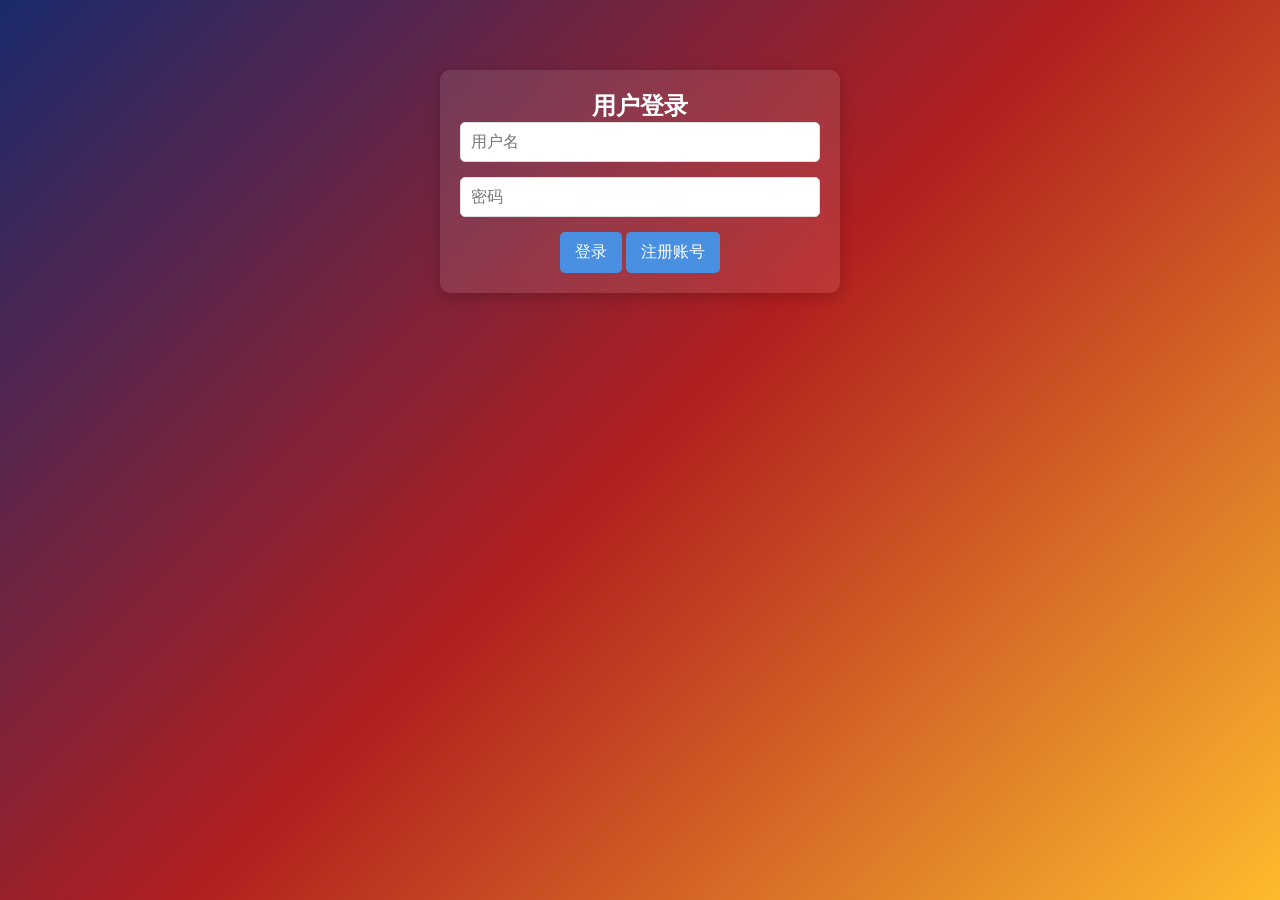
==== src/main/webapp/index.html @ df606d4c "存档" ====
<!DOCTYPE html>
<html lang="zh-CN">
<head>
    <meta charset="UTF-8">
    <meta name="viewport" content="width=device-width, initial-scale=1.0">
    <title>五子棋对战 - 大厅</title>
    <link rel="stylesheet" href="css/style.css">
</head>
<body>
<!-- 用户信息栏 -->
<div id="userInfoBar" class="user-info hidden">
    <div>
        <strong>欢迎，<span id="userNickname"></span></strong>
        <span>积分: <span id="userScore">0</span></span>
    </div>
    <div class="user-actions">
        <button id="updateNicknameBtn" class="btn">修改昵称</button>
        <button id="updatePasswordBtn" class="btn">修改密码</button>
        <button id="rankBtn" class="btn">排行榜</button>
        <button id="logoutBtn" class="btn btn-danger">退出登录</button>
    </div>
</div>

<div class="container">
    <!-- 登录面板 -->
    <div id="loginPanel" class="panel login-panel">
        <h2>用户登录</h2>
        <div class="input-group">
            <input type="text" id="usernameInput" placeholder="用户名">
        </div>
        <div class="input-group">
            <input type="password" id="passwordInput" placeholder="密码">
        </div>
        <button id="loginBtn" class="btn">登录</button>
        <button id="showRegisterBtn" class="btn">注册账号</button>
    </div>

    <!-- 注册面板 -->
    <div id="registerPanel" class="panel login-panel hidden">
        <h2>用户注册</h2>
        <div class="input-group">
            <input type="text" id="regUsernameInput" placeholder="用户名">
        </div>
        <div class="input-group">
            <input type="password" id="regPasswordInput" placeholder="密码">
        </div>
        <div class="input-group">
            <input type="password" id="regConfirmPasswordInput" placeholder="确认密码">
        </div>
        <div class="input-group">
            <input type="text" id="regNicknameInput" placeholder="昵称（可选）">
        </div>
        <button id="registerBtn" class="btn">注册</button>
        <button id="showLoginBtn" class="btn">返回登录</button>
    </div>

    <!-- 排行榜面板 -->
    <div id="rankPanel" class="panel login-panel hidden">
        <h2>积分排行榜</h2>
        <div id="rankList" class="room-list">
            <!-- 排行榜内容动态生成 -->
        </div>
        <div class="status-message">
            我的排名: <span id="myRank">-</span> | 我的积分: <span id="myScore">0</span>
        </div>
        <button id="closeRankBtn" class="btn">返回大厅</button>
    </div>

    <!-- 主大厅面板 -->
    <div id="mainLobbyPanel" class="hidden">
        <h1>五子棋对战大厅</h1>

        <div class="panel center-panel">
            <h2>房间管理</h2>
            <div class="action-buttons">
                <button id="createRoomBtn" class="btn btn-large">创建房间</button>
                <div class="join-section">
                    <input type="text" id="roomIdInput" placeholder="输入6位房间号" maxlength="6">
                    <button id="joinRoomBtn" class="btn">加入房间</button>
                </div>
            </div>

            <h3>房间列表</h3>
            <button id="refreshRoomsBtn" class="btn">刷新列表</button>
            <div id="roomList" class="room-list">
                <!-- 房间列表动态生成 -->
            </div>
        </div>
    </div>
</div>

<!-- 修改昵称模态框 -->
<div id="updateNicknameModal" class="modal hidden">
    <div class="modal-content">
        <h2>修改昵称</h2>
        <div class="input-group">
            <input type="text" id="newNicknameInput" placeholder="新昵称">
        </div>
        <div class="modal-actions">
            <button id="confirmUpdateNicknameBtn" class="btn">确认修改</button>
            <button id="cancelUpdateNicknameBtn" class="btn btn-danger">取消</button>
        </div>
    </div>
</div>

<!-- 修改密码模态框 -->
<div id="updatePasswordModal" class="modal hidden">
    <div class="modal-content">
        <h2>修改密码</h2>
        <div class="input-group">
            <input type="password" id="oldPasswordInput" placeholder="原密码">
        </div>
        <div class="input-group">
            <input type="password" id="newPasswordInput" placeholder="新密码">
        </div>
        <div class="input-group">
            <input type="password" id="confirmNewPasswordInput" placeholder="确认新密码">
        </div>
        <div class="modal-actions">
            <button id="confirmUpdatePasswordBtn" class="btn">确认修改</button>
            <button id="cancelUpdatePasswordBtn" class="btn btn-danger">取消</button>
        </div>
    </div>
</div>

<script src="js/auth.js"></script>
<script src="js/main.js"></script>
</body>
</html>
---- src/main/webapp/css/style.css ----
* {
    margin: 0;
    padding: 0;
    box-sizing: border-box;
    font-family: 'Microsoft YaHei', sans-serif;
}

body {
    background: linear-gradient(135deg, #1a2a6c, #b21f1f, #fdbb2d);
    color: #fff;
    min-height: 100vh;
    padding: 20px;
}

.container {
    max-width: 1200px;
    margin: 0 auto;
}

.game-container {
    display: flex;
    flex-direction: column;
    height: 100vh;
}

.game-header {
    display: flex;
    justify-content: space-between;
    align-items: center;
    margin-bottom: 20px;
    padding: 0 20px;
}

.room-info {
    display: flex;
    align-items: center;
    gap: 15px;
}

.panel {
    background: rgba(255, 255, 255, 0.1);
    border-radius: 10px;
    padding: 20px;
    box-shadow: 0 4px 15px rgba(0, 0, 0, 0.2);
    backdrop-filter: blur(10px);
}

.login-panel {
    max-width: 400px;
    margin: 50px auto;
    text-align: center;
}

.game-layout {
    display: grid;
    grid-template-columns: 300px 1fr 300px;
    gap: 20px;
    flex: 1;
}

.btn {
    background: #4a90e2;
    color: white;
    border: none;
    padding: 10px 15px;
    border-radius: 5px;
    cursor: pointer;
    font-size: 1rem;
    transition: all 0.3s;
}

.btn:hover {
    background: #357ae8;
    transform: translateY(-2px);
}

.btn:disabled {
    background: #666;
    cursor: not-allowed;
    transform: none;
}

.btn-large {
    padding: 15px 30px;
    font-size: 1.2rem;
}

.btn-success {
    background: #2ecc71;
}

.btn-success:hover {
    background: #27ae60;
}

.btn-danger {
    background: #e74c3c;
}

.btn-danger:hover {
    background: #c0392b;
}

.input-group {
    margin-bottom: 15px;
}

input {
    width: 100%;
    padding: 10px;
    border-radius: 5px;
    border: 1px solid #ddd;
    font-size: 1rem;
}

.room-list {
    max-height: 400px;
    overflow-y: auto;
    margin-top: 10px;
}

.room-item {
    background: rgba(255, 255, 255, 0.15);
    padding: 15px;
    border-radius: 5px;
    margin-bottom: 10px;
    cursor: pointer;
    transition: all 0.3s;
}

.room-item:hover {
    background: rgba(255, 255, 255, 0.25);
    transform: translateX(5px);
}

.action-buttons {
    display: flex;
    flex-direction: column;
    gap: 15px;
    margin-bottom: 20px;
}

.join-section {
    display: flex;
    gap: 10px;
}

.join-section input {
    flex: 1;
}

.user-info {
    display: flex;
    justify-content: space-between;
    align-items: center;
    padding: 15px 20px;
    background: rgba(255, 255, 255, 0.1);
    border-radius: 10px;
    margin-bottom: 20px;
}

.user-actions {
    display: flex;
    gap: 10px;
}

.user-actions .btn {
    width: auto;
    margin: 0;
}

/* 游戏棋盘样式 */
.game-board-container {
    display: flex;
    justify-content: center;
    align-items: center;
    padding: 20px;
}

.game-board {
    display: grid;
    grid-template-columns: repeat(15, 1fr);
    grid-template-rows: repeat(15, 1fr);
    gap: 0;
    width: 600px;
    height: 600px;
    background: #deb887;
    border: 2px solid #8b4513;
    position: relative;
}

.cell {
    width: 100%;
    height: 100%;
    border: 1px solid #8b4513;
    position: relative;
    cursor: pointer;
}

.cell:hover {
    background: rgba(222, 184, 135, 0.7);
}

.piece {
    position: absolute;
    width: 85%;
    height: 85%;
    border-radius: 50%;
    top: 7.5%;
    left: 7.5%;
    z-index: 10;
}

.black {
    background: radial-gradient(circle at 30% 30%, #666, #000);
    box-shadow: 1px 1px 3px rgba(0, 0, 0, 0.5);
}

.white {
    background: radial-gradient(circle at 30% 30%, #fff, #ccc);
    box-shadow: 1px 1px 3px rgba(0, 0, 0, 0.5);
}

.last-move {
    box-shadow: 0 0 0 2px red;
}

.winning-piece {
    animation: pulse 1.5s infinite;
    box-shadow: 0 0 15px gold, 0 0 30px orange;
}

@keyframes pulse {
    0% { transform: scale(1); }
    50% { transform: scale(1.1); }
    100% { transform: scale(1); }
}

/* 玩家信息样式 */
.player-info {
    padding: 15px;
    border-radius: 8px;
    margin-bottom: 15px;
    background: rgba(255, 255, 255, 0.1);
}

.player-details {
    margin-top: 10px;
}

.player-name {
    font-size: 1.1em;
    font-weight: bold;
}

.player-status {
    font-size: 0.9em;
    color: #ccc;
}

.current-player {
    background: rgba(74, 144, 226, 0.3);
    box-shadow: 0 0 10px rgba(74, 144, 226, 0.5);
}

.winner-player {
    background: rgba(255, 215, 0, 0.3);
    box-shadow: 0 0 15px gold;
    animation: winnerGlow 2s infinite;
}

@keyframes winnerGlow {
    0% { box-shadow: 0 0 10px gold; }
    50% { box-shadow: 0 0 20px orange; }
    100% { box-shadow: 0 0 10px gold; }
}

/* 聊天区域样式 */
.chat-box {
    height: 400px;
    overflow-y: auto;
    background: rgba(0, 0, 0, 0.2);
    padding: 10px;
    border-radius: 5px;
    margin-bottom: 10px;
}

.message {
    margin-bottom: 8px;
    padding: 5px 10px;
    border-radius: 5px;
    background: rgba(255, 255, 255, 0.1);
}

.system-message {
    background: rgba(255, 255, 0, 0.2);
    text-align: center;
    font-style: italic;
}

.victory-message {
    background: linear-gradient(45deg, #ffd700, #ff8c00);
    color: #000;
    text-align: center;
    font-weight: bold;
    font-size: 1.1em;
    animation: victoryPulse 2s infinite;
}

@keyframes victoryPulse {
    0% { transform: scale(1); }
    50% { transform: scale(1.05); }
    100% { transform: scale(1); }
}

.chat-input {
    display: flex;
    gap: 10px;
}

.chat-input input {
    flex: 1;
}

/* 状态消息 */
.status-message {
    text-align: center;
    padding: 10px;
    margin: 10px 0;
    border-radius: 5px;
    background: rgba(255, 255, 255, 0.1);
}

.turn-info {
    text-align: center;
    font-size: 1.1em;
    font-weight: bold;
    margin: 10px 0;
}

/* 等待消息 */
.waiting-message {
    text-align: center;
    padding: 40px;
    background: rgba(255, 255, 255, 0.1);
    border-radius: 10px;
    margin: 20px 0;
}

/* 胜利遮罩层 */
.victory-overlay {
    position: fixed;
    top: 0;
    left: 0;
    right: 0;
    bottom: 0;
    background: rgba(0, 0, 0, 0.8);
    display: flex;
    justify-content: center;
    align-items: center;
    z-index: 1000;
}

.victory-content {
    background: rgba(255, 255, 255, 0.95);
    padding: 40px;
    border-radius: 15px;
    text-align: center;
    border: 3px solid gold;
    color: #333;
}

.victory-text {
    font-size: 2.5em;
    color: gold;
    margin-bottom: 20px;
    text-shadow: 0 0 10px rgba(255,215,0,0.5);
}

.winner-name {
    font-size: 1.8em;
    color: #333;
    margin-bottom: 30px;
}

.victory-actions {
    margin-top: 20px;
}

/* 模态框 */
.modal {
    position: fixed;
    top: 0;
    left: 0;
    right: 0;
    bottom: 0;
    background: rgba(0, 0, 0, 0.5);
    display: flex;
    justify-content: center;
    align-items: center;
    z-index: 1000;
}

.modal-content {
    background: white;
    padding: 30px;
    border-radius: 10px;
    color: #333;
    min-width: 400px;
}

.modal-actions {
    display: flex;
    gap: 10px;
    margin-top: 20px;
}

.modal-actions .btn {
    flex: 1;
}

.hidden {
    display: none !important;
}

/* 响应式设计 */
@media (max-width: 1200px) {
    .game-layout {
        grid-template-columns: 250px 1fr 250px;
    }

    .game-board {
        width: 500px;
        height: 500px;
    }
}

@media (max-width: 900px) {
    .game-layout {
        grid-template-columns: 1fr;
        grid-template-rows: auto 1fr auto;
    }

    .game-board {
        width: 400px;
        height: 400px;
    }
}
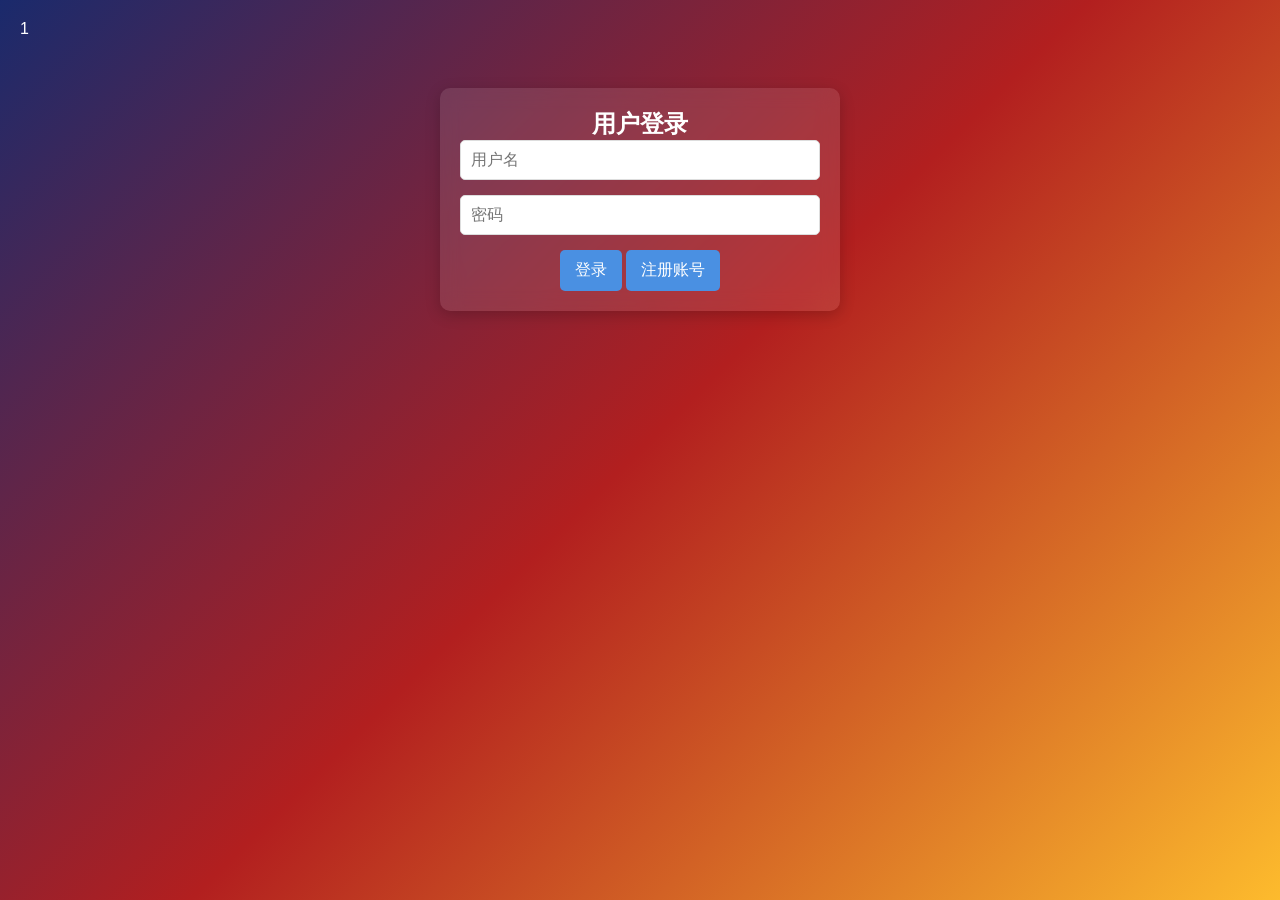
==== commit 0e66563c: "fix：完善排行榜功能 fix：优化加入房间逻辑" ====
--- a/src/main/webapp/index.html
+++ b/src/main/webapp/index.html
@@ -1,4 +1,4 @@
-<!DOCTYPE html>
+1<!DOCTYPE html>
 <html lang="zh-CN">
 <head>
     <meta charset="UTF-8">
@@ -55,15 +55,17 @@
     </div>
 
     <!-- 排行榜面板 -->
-    <div id="rankPanel" class="panel login-panel hidden">
-        <h2>积分排行榜</h2>
-        <div id="rankList" class="room-list">
+    <div id="rankPanel" class="panel login-panel hidden" style="max-width: 600px;">
+        <div style="display: flex; justify-content: space-between; align-items: center; margin-bottom: 15px;">
+            <h2 style="margin: 0;">积分排行榜</h2>
+            <div style="background: linear-gradient(135deg, #667eea 0%, #764ba2 100%); color: #fff; padding: 8px 16px; border-radius: 20px; font-size: 0.9em;">
+                排名: <span id="myRank">-</span> | 积分: <span id="myScore">0</span>
+            </div>
+        </div>
+        <div id="rankList" class="room-list" style="max-height: 55vh; overflow-y: auto;">
             <!-- 排行榜内容动态生成 -->
         </div>
-        <div class="status-message">
-            我的排名: <span id="myRank">-</span> | 我的积分: <span id="myScore">0</span>
-        </div>
-        <button id="closeRankBtn" class="btn">返回大厅</button>
+        <button id="closeRankBtn" class="btn" style="width: 100%; margin-top: 12px;">返回大厅</button>
     </div>
 
     <!-- 主大厅面板 -->
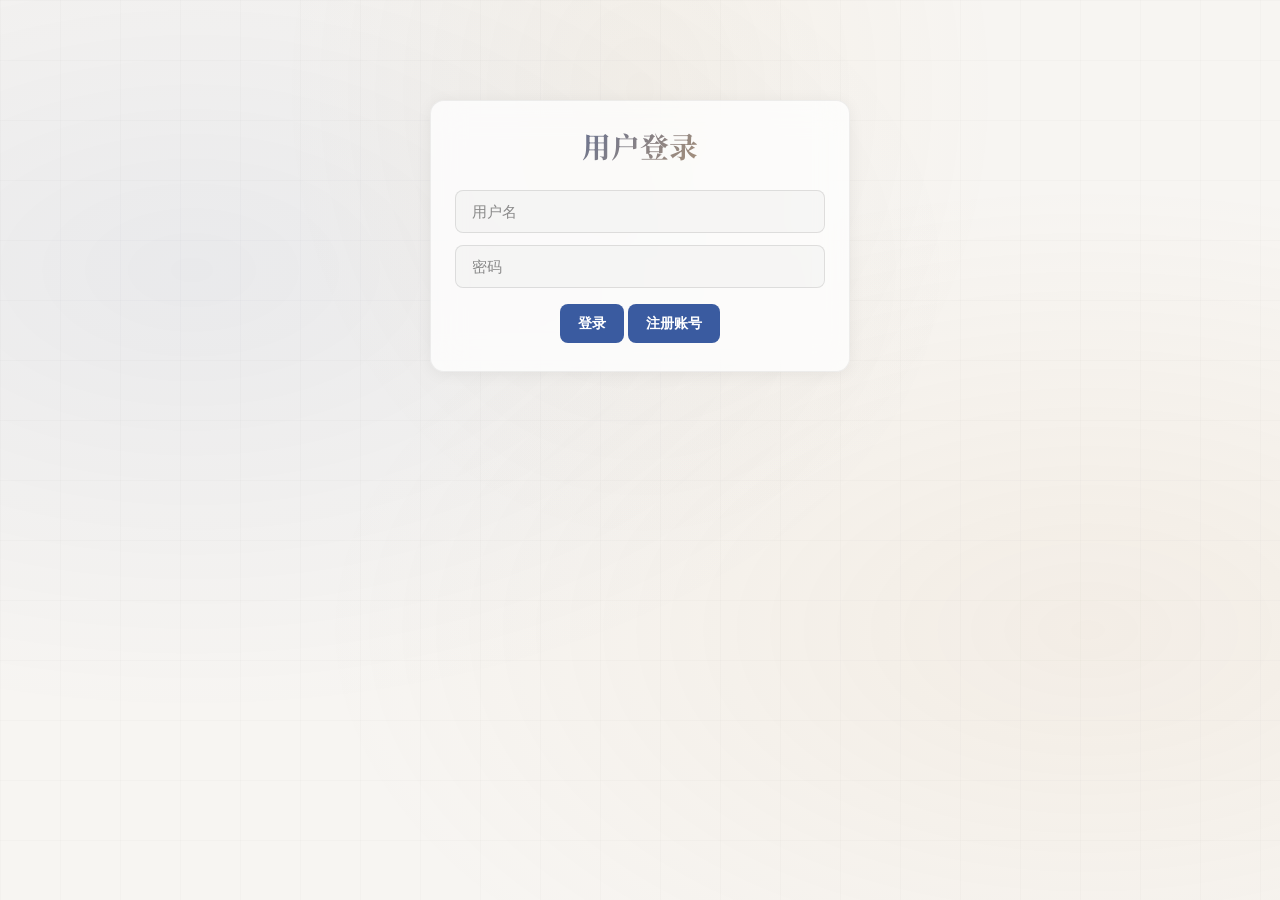
==== commit 21b8a2e8: "fix：大厅改色" ====
--- a/src/main/webapp/index.html
+++ b/src/main/webapp/index.html
@@ -1,4 +1,4 @@
-1<!DOCTYPE html>
+<!DOCTYPE html>
 <html lang="zh-CN">
 <head>
     <meta charset="UTF-8">
@@ -7,6 +7,7 @@
     <link rel="stylesheet" href="css/style.css">
 </head>
 <body>
+<div class="stars"></div>
 <!-- 用户信息栏 -->
 <div id="userInfoBar" class="user-info hidden">
     <div>
@@ -58,7 +59,7 @@
     <div id="rankPanel" class="panel login-panel hidden" style="max-width: 600px;">
         <div style="display: flex; justify-content: space-between; align-items: center; margin-bottom: 15px;">
             <h2 style="margin: 0;">积分排行榜</h2>
-            <div style="background: linear-gradient(135deg, #667eea 0%, #764ba2 100%); color: #fff; padding: 8px 16px; border-radius: 20px; font-size: 0.9em;">
+            <div style="background: linear-gradient(135deg, #3a5ba0 0%, #c8963e 100%); color: #fff; padding: 8px 16px; border-radius: 20px; font-size: 0.9em;">
                 排名: <span id="myRank">-</span> | 积分: <span id="myScore">0</span>
             </div>
         </div>
@@ -70,7 +71,7 @@
 
     <!-- 主大厅面板 -->
     <div id="mainLobbyPanel" class="hidden">
-        <h1>五子棋对战大厅</h1>
+        <h1 class="lobby-title">五子棋对战大厅</h1>
 
         <div class="panel center-panel">
             <h2>房间管理</h2>
--- a/src/main/webapp/css/style.css
+++ b/src/main/webapp/css/style.css
@@ -1,448 +1,1157 @@
+/* ===== 全局样式 ===== */
+@import url('https://fonts.googleapis.com/css2?family=Noto+Sans+SC:wght@300;400;500;600;700&family=Noto+Serif+SC:wght@400;500;600;700&display=swap');
+
+:root {
+  --bg: #f7f5f2;
+  --surface: rgba(255, 255, 255, 0.75);
+  --surface-hover: rgba(255, 255, 255, 0.90);
+  --border: rgba(0, 0, 0, 0.07);
+  --text: #2c2c2c;
+  --text-muted: #8a8a8a;
+  --primary: #3a5ba0;
+  --primary-hover: #4a6bb0;
+  --success: #2d8e5e;
+  --danger: #c0392b;
+  --danger-hover: #a52e22;
+  --warning: #c8963e;
+  --gold: #b8860b;
+  --silver: #a0a0a0;
+  --bronze: #b87333;
+  --accent-warm: #d4a76a;
+  --accent-gold: #b8860b;
+  --radius: 14px;
+  --radius-sm: 8px;
+  --shadow: 0 2px 16px rgba(0,0,0,0.06);
+  --shadow-lg: 0 8px 32px rgba(0,0,0,0.08);
+}
+
 * {
-    margin: 0;
-    padding: 0;
-    box-sizing: border-box;
-    font-family: 'Microsoft YaHei', sans-serif;
+  margin: 0;
+  padding: 0;
+  box-sizing: border-box;
 }
 
 body {
-    background: linear-gradient(135deg, #1a2a6c, #b21f1f, #fdbb2d);
-    color: #fff;
-    min-height: 100vh;
-    padding: 20px;
+  font-family: 'Noto Sans SC', 'Microsoft YaHei', sans-serif;
+  background: var(--bg);
+  color: var(--text);
+  min-height: 100vh;
+  overflow-x: hidden;
+}
+
+/* 温暖光晕背景 */
+body::before {
+  content: '';
+  position: fixed;
+  inset: 0;
+  background:
+    radial-gradient(ellipse at 15% 30%, rgba(58,91,160,0.07) 0%, transparent 50%),
+    radial-gradient(ellipse at 85% 70%, rgba(212,167,106,0.09) 0%, transparent 50%),
+    radial-gradient(ellipse at 50% 10%, rgba(200,150,62,0.05) 0%, transparent 40%);
+  z-index: 0;
+  pointer-events: none;
+}
+
+/* 淡雅几何纹理 */
+.stars {
+  position: fixed;
+  inset: 0;
+  z-index: 0;
+  pointer-events: none;
+  background-image:
+    linear-gradient(rgba(0,0,0,0.015) 1px, transparent 1px),
+    linear-gradient(90deg, rgba(0,0,0,0.015) 1px, transparent 1px);
+  background-size: 60px 60px;
 }
 
 .container {
-    max-width: 1200px;
-    margin: 0 auto;
+  max-width: 1200px;
+  margin: 0 auto;
+  padding: 20px;
+  position: relative;
+  z-index: 1;
 }
 
 .game-container {
-    display: flex;
-    flex-direction: column;
-    height: 100vh;
-}
-
+  display: flex;
+  flex-direction: column;
+  height: 100vh;
+  padding: 10px 20px;
+}
+
+/* ===== 用户信息栏 ===== */
+.user-info {
+  display: flex;
+  justify-content: space-between;
+  align-items: center;
+  padding: 12px 24px;
+  background: rgba(255, 255, 255, 0.8);
+  backdrop-filter: blur(16px);
+  -webkit-backdrop-filter: blur(16px);
+  border-radius: var(--radius);
+  border: 1px solid rgba(0,0,0,0.06);
+  margin-bottom: 24px;
+}
+
+.user-info strong {
+  font-size: 1.05em;
+  color: var(--text);
+}
+
+.user-info span {
+  color: var(--text-muted);
+}
+
+.user-actions {
+  display: flex;
+  gap: 8px;
+}
+
+/* ===== 游戏头部 ===== */
 .game-header {
-    display: flex;
-    justify-content: space-between;
-    align-items: center;
-    margin-bottom: 20px;
-    padding: 0 20px;
+  display: flex;
+  justify-content: space-between;
+  align-items: center;
+  margin-bottom: 16px;
+  padding: 0 4px;
+  padding-bottom: 12px;
+  border-bottom: 1px solid rgba(0,0,0,0.06);
+}
+
+.game-header h1 {
+  font-family: 'Noto Serif SC', serif;
+  font-size: 1.4em;
+  background: linear-gradient(135deg, var(--primary), var(--accent-warm));
+  -webkit-background-clip: text;
+  -webkit-text-fill-color: transparent;
+  background-clip: text;
 }
 
 .room-info {
-    display: flex;
-    align-items: center;
-    gap: 15px;
-}
-
+  display: flex;
+  align-items: center;
+  gap: 12px;
+}
+
+/* ===== 面板 ===== */
 .panel {
-    background: rgba(255, 255, 255, 0.1);
-    border-radius: 10px;
-    padding: 20px;
-    box-shadow: 0 4px 15px rgba(0, 0, 0, 0.2);
-    backdrop-filter: blur(10px);
+  background: rgba(255, 255, 255, 0.75);
+  backdrop-filter: blur(16px);
+  -webkit-backdrop-filter: blur(16px);
+  border-radius: var(--radius);
+  padding: 24px;
+  border: 1px solid rgba(0,0,0,0.06);
+  box-shadow: var(--shadow);
 }
 
 .login-panel {
-    max-width: 400px;
-    margin: 50px auto;
-    text-align: center;
-}
-
+  max-width: 420px;
+  margin: 80px auto;
+  text-align: center;
+}
+
+.login-panel h2 {
+  font-family: 'Noto Serif SC', serif;
+  font-size: 1.8em;
+  margin-bottom: 24px;
+  background: linear-gradient(135deg, var(--primary), var(--accent-warm));
+  -webkit-background-clip: text;
+  -webkit-text-fill-color: transparent;
+  background-clip: text;
+}
+
+.login-panel .btn {
+  margin: 4px 0;
+}
+
+/* ===== 按钮 ===== */
+.btn {
+  background: var(--primary);
+  color: #fff;
+  border: none;
+  padding: 10px 18px;
+  border-radius: var(--radius-sm);
+  cursor: pointer;
+  font-size: 0.9em;
+  font-weight: 600;
+  transition: all 0.2s ease;
+  letter-spacing: 0.01em;
+  white-space: nowrap;
+}
+
+.btn:hover {
+  background: var(--primary-hover);
+  transform: translateY(-1px);
+  box-shadow: 0 4px 12px rgba(58, 91, 160, 0.25);
+}
+
+.btn:active {
+  transform: translateY(0);
+}
+
+.btn:disabled {
+  background: #ccc;
+  cursor: not-allowed;
+  transform: none;
+  box-shadow: none;
+}
+
+.btn-large {
+  padding: 14px 32px;
+  font-size: 1.05em;
+  border-radius: var(--radius);
+}
+
+.btn-success {
+  background: var(--success);
+}
+
+.btn-success:hover {
+  box-shadow: 0 4px 12px rgba(45, 142, 94, 0.25);
+}
+
+.btn-danger {
+  background: var(--danger);
+}
+
+.btn-danger:hover {
+  background: var(--danger-hover);
+  box-shadow: 0 4px 12px rgba(192, 57, 43, 0.25);
+}
+
+.btn-small {
+  padding: 6px 12px;
+  font-size: 0.8em;
+}
+
+.btn-primary {
+  background: var(--primary);
+}
+
+.btn-warning {
+  background: var(--warning);
+  color: #fff;
+}
+
+.btn-info {
+  background: #3a5ba0;
+}
+
+.btn-sm {
+  padding: 5px 10px;
+  font-size: 0.78em;
+}
+
+/* ===== 输入框 ===== */
+.input-group {
+  margin-bottom: 12px;
+}
+
+input, select, textarea {
+  width: 100%;
+  padding: 12px 16px;
+  border-radius: var(--radius-sm);
+  border: 1px solid rgba(0,0,0,0.1);
+  background: rgba(0, 0, 0, 0.025);
+  color: var(--text);
+  font-size: 0.95em;
+  transition: all 0.2s ease;
+  outline: none;
+}
+
+input:focus, select:focus, textarea:focus {
+  border-color: var(--primary);
+  box-shadow: 0 0 0 3px rgba(58, 91, 160, 0.12);
+}
+
+input::placeholder {
+  color: var(--text-muted);
+}
+
+select {
+  appearance: none;
+  background-image: url("data:image/svg+xml,%3Csvg xmlns='http://www.w3.org/2000/svg' width='12' height='12' viewBox='0 0 12 12'%3E%3Cpath fill='%238a8a8a' d='M6 8L1 3h10z'/%3E%3C/svg%3E");
+  background-repeat: no-repeat;
+  background-position: right 12px center;
+  padding-right: 36px;
+}
+
+select option {
+  background: #fff;
+  color: var(--text);
+}
+
+textarea {
+  resize: vertical;
+  min-height: 60px;
+  font-family: inherit;
+}
+
+/* ===== 房间列表 & 排行榜列表 ===== */
+.room-list {
+  max-height: 400px;
+  overflow-y: auto;
+  margin-top: 10px;
+  scrollbar-width: thin;
+  scrollbar-color: rgba(0,0,0,0.08) transparent;
+}
+
+.room-list::-webkit-scrollbar {
+  width: 5px;
+}
+
+.room-list::-webkit-scrollbar-thumb {
+  background: rgba(0,0,0,0.1);
+  border-radius: 10px;
+}
+
+.room-item {
+  background: rgba(255, 255, 255, 0.8);
+  padding: 14px 16px;
+  border-radius: var(--radius-sm);
+  margin-bottom: 8px;
+  cursor: pointer;
+  transition: all 0.2s ease;
+  border: 1px solid rgba(0,0,0,0.05);
+}
+
+.room-item:hover {
+  background: rgba(255, 255, 255, 0.95);
+  border-color: rgba(0,0,0,0.1);
+  box-shadow: 0 2px 8px rgba(0,0,0,0.04);
+}
+
+/* ===== 游戏布局 ===== */
 .game-layout {
-    display: grid;
-    grid-template-columns: 300px 1fr 300px;
-    gap: 20px;
-    flex: 1;
-}
-
-.btn {
-    background: #4a90e2;
-    color: white;
-    border: none;
-    padding: 10px 15px;
-    border-radius: 5px;
-    cursor: pointer;
-    font-size: 1rem;
-    transition: all 0.3s;
-}
-
-.btn:hover {
-    background: #357ae8;
-    transform: translateY(-2px);
-}
-
-.btn:disabled {
-    background: #666;
-    cursor: not-allowed;
-    transform: none;
-}
-
-.btn-large {
-    padding: 15px 30px;
-    font-size: 1.2rem;
-}
-
-.btn-success {
-    background: #2ecc71;
-}
-
-.btn-success:hover {
-    background: #27ae60;
-}
-
-.btn-danger {
-    background: #e74c3c;
-}
-
-.btn-danger:hover {
-    background: #c0392b;
-}
-
-.input-group {
-    margin-bottom: 15px;
-}
-
-input {
-    width: 100%;
-    padding: 10px;
-    border-radius: 5px;
-    border: 1px solid #ddd;
-    font-size: 1rem;
-}
-
-.room-list {
-    max-height: 400px;
-    overflow-y: auto;
-    margin-top: 10px;
-}
-
-.room-item {
-    background: rgba(255, 255, 255, 0.15);
-    padding: 15px;
-    border-radius: 5px;
-    margin-bottom: 10px;
-    cursor: pointer;
-    transition: all 0.3s;
-}
-
-.room-item:hover {
-    background: rgba(255, 255, 255, 0.25);
-    transform: translateX(5px);
+  display: grid;
+  grid-template-columns: 280px 1fr 280px;
+  gap: 16px;
+  flex: 1;
+  min-height: 0;
+}
+
+.left-panel, .right-panel {
+  overflow-y: auto;
+}
+
+.center-panel {
+  display: flex;
+  flex-direction: column;
+  align-items: center;
+  justify-content: center;
+  min-height: 500px;
+}
+
+/* ===== 棋盘 ===== */
+.game-board-container {
+  display: flex;
+  justify-content: center;
+  align-items: center;
+  padding: 10px;
+}
+
+.game-board {
+  display: grid;
+  grid-template-columns: repeat(15, 1fr);
+  grid-template-rows: repeat(15, 1fr);
+  gap: 0;
+  width: 570px;
+  height: 570px;
+  background: #d4a76a;
+  border: 3px solid #8b6914;
+  border-radius: 4px;
+  position: relative;
+  box-shadow: 0 6px 24px rgba(139,105,20,0.2), inset 0 0 40px rgba(139,69,19,0.1);
+}
+
+.cell {
+  width: 100%;
+  height: 100%;
+  border: 0.5px solid rgba(107, 52, 16, 0.2);
+  position: relative;
+  cursor: pointer;
+  transition: background-color 0.15s;
+}
+
+.cell:hover {
+  background: rgba(139, 105, 20, 0.12);
+}
+
+/* 星位点 */
+.cell::after {
+  content: '';
+  position: absolute;
+  top: 50%;
+  left: 50%;
+  width: 6px;
+  height: 6px;
+  background: #8b6914;
+  border-radius: 50%;
+  transform: translate(-50%, -50%);
+  opacity: 0.2;
+}
+
+.piece {
+  position: absolute;
+  width: 86%;
+  height: 86%;
+  border-radius: 50%;
+  top: 7%;
+  left: 7%;
+  z-index: 10;
+  transition: transform 0.1s ease;
+}
+
+.black {
+  background: radial-gradient(circle at 35% 35%, #555, #111);
+  box-shadow: 2px 2px 6px rgba(0, 0, 0, 0.35), inset -1px -1px 3px rgba(255,255,255,0.08);
+}
+
+.white {
+  background: radial-gradient(circle at 35% 35%, #fff, #d4d4d4);
+  box-shadow: 2px 2px 4px rgba(0, 0, 0, 0.2), inset -1px -1px 3px rgba(0,0,0,0.04);
+}
+
+.last-move {
+  box-shadow: 0 0 0 2px #ff4444, 0 0 8px rgba(255, 68, 68, 0.5);
+}
+
+.winning-piece {
+  animation: pulse 1s ease-in-out infinite;
+  box-shadow: 0 0 12px var(--accent-gold), 0 0 24px rgba(184, 134, 11, 0.5);
+}
+
+@keyframes pulse {
+  0%, 100% { transform: scale(1); }
+  50% { transform: scale(1.12); }
+}
+
+/* ===== 玩家信息 ===== */
+.player-info {
+  padding: 16px;
+  border-radius: var(--radius-sm);
+  margin-bottom: 12px;
+  background: rgba(255, 255, 255, 0.8);
+  border: 1px solid rgba(0,0,0,0.06);
+  border-left: 3px solid transparent;
+  transition: all 0.3s;
+}
+
+.player-info h3 {
+  font-size: 0.95em;
+  margin-bottom: 8px;
+  color: var(--text-muted);
+}
+
+.player-name {
+  font-size: 1.15em;
+  font-weight: 700;
+}
+
+.player-status {
+  font-size: 0.85em;
+  color: var(--text-muted);
+  margin-top: 4px;
+}
+
+.current-player {
+  border-color: var(--primary);
+  border-left-color: var(--primary);
+  box-shadow: 0 0 12px rgba(58, 91, 160, 0.15);
+  background: rgba(58, 91, 160, 0.05);
+}
+
+.winner-player {
+  border-color: var(--accent-gold);
+  border-left-color: var(--accent-gold);
+  box-shadow: 0 0 16px rgba(184, 134, 11, 0.2);
+  animation: winnerGlow 2s ease-in-out infinite;
+}
+
+@keyframes winnerGlow {
+  0%, 100% { box-shadow: 0 0 12px rgba(184, 134, 11, 0.2); }
+  50% { box-shadow: 0 0 24px rgba(184, 134, 11, 0.4); }
+}
+
+.my-role {
+  text-align: center;
+  padding: 10px;
+  margin: 10px 0;
+  border-radius: var(--radius-sm);
+  background: rgba(255, 255, 255, 0.7);
+  border: 1px solid rgba(0,0,0,0.06);
+}
+
+.spectator-info {
+  text-align: center;
+  font-size: 0.85em;
+  color: var(--text-muted);
+  padding: 8px;
+}
+
+/* ===== 游戏状态 ===== */
+.game-status {
+  text-align: center;
+  padding: 12px;
+  margin: 10px 0;
+  border-radius: var(--radius-sm);
+  background: rgba(255, 255, 255, 0.7);
+  border: 1px solid rgba(0,0,0,0.06);
+}
+
+.status-message {
+  text-align: center;
+  padding: 10px;
+  margin: 10px 0;
+  border-radius: var(--radius-sm);
+  background: rgba(255, 255, 255, 0.6);
+}
+
+.turn-info {
+  text-align: center;
+  font-size: 1.05em;
+  font-weight: 600;
+  margin: 8px 0;
+  color: var(--primary);
+}
+
+/* ===== 等待消息 ===== */
+.waiting-message {
+  text-align: center;
+  padding: 48px;
+  background: rgba(255, 255, 255, 0.6);
+  border-radius: var(--radius);
+  border: 1px solid rgba(0,0,0,0.06);
+  margin: 20px 0;
+}
+
+.waiting-message h3 {
+  font-family: 'Noto Serif SC', serif;
+  font-size: 1.3em;
+  margin-bottom: 8px;
+}
+
+.waiting-message p {
+  color: var(--text-muted);
+}
+
+/* ===== 聊天 ===== */
+.chat-box {
+  height: 350px;
+  overflow-y: auto;
+  background: rgba(0, 0, 0, 0.025);
+  padding: 12px;
+  border-radius: var(--radius-sm);
+  margin-bottom: 10px;
+  scrollbar-width: thin;
+  scrollbar-color: rgba(0,0,0,0.08) transparent;
+}
+
+.chat-box::-webkit-scrollbar {
+  width: 5px;
+}
+
+.chat-box::-webkit-scrollbar-thumb {
+  background: rgba(0,0,0,0.1);
+  border-radius: 10px;
+}
+
+.message {
+  margin-bottom: 6px;
+  padding: 6px 10px;
+  border-radius: 6px;
+  background: rgba(255, 255, 255, 0.8);
+  font-size: 0.9em;
+  word-break: break-word;
+}
+
+.system-message {
+  background: rgba(58, 91, 160, 0.08);
+  text-align: center;
+  font-style: italic;
+  color: var(--text-muted);
+  font-size: 0.85em;
+}
+
+.victory-message {
+  background: linear-gradient(135deg, rgba(184, 134, 11, 0.12), rgba(200, 150, 62, 0.12));
+  text-align: center;
+  font-weight: 700;
+  font-size: 1em;
+  animation: victoryPulse 2s ease-in-out infinite;
+}
+
+@keyframes victoryPulse {
+  0%, 100% { transform: scale(1); }
+  50% { transform: scale(1.03); }
+}
+
+.chat-input {
+  display: flex;
+  gap: 8px;
+}
+
+.chat-input input {
+  flex: 1;
+}
+
+/* ===== 胜利遮罩 ===== */
+.victory-overlay {
+  position: fixed;
+  inset: 0;
+  background: rgba(247, 245, 242, 0.92);
+  display: flex;
+  justify-content: center;
+  align-items: center;
+  z-index: 1000;
+  backdrop-filter: blur(8px);
+}
+
+.victory-content {
+  background: linear-gradient(145deg, #fffef8, #f8f4ed);
+  padding: 48px;
+  border-radius: var(--radius);
+  text-align: center;
+  border: 2px solid var(--accent-gold);
+  box-shadow: var(--shadow-lg), 0 0 40px rgba(184, 134, 11, 0.1);
+}
+
+.victory-text {
+  font-family: 'Noto Serif SC', serif;
+  font-size: 2.5em;
+  color: var(--accent-gold);
+  margin-bottom: 16px;
+  font-weight: 800;
+}
+
+.winner-name {
+  font-size: 1.6em;
+  color: var(--text);
+  margin-bottom: 32px;
+}
+
+.victory-actions {
+  margin-top: 24px;
+}
+
+/* ===== 模态框 ===== */
+.modal {
+  position: fixed;
+  inset: 0;
+  background: rgba(0, 0, 0, 0.25);
+  display: flex;
+  justify-content: center;
+  align-items: center;
+  z-index: 1000;
+  backdrop-filter: blur(4px);
+}
+
+.modal-content {
+  background: #ffffff;
+  padding: 28px;
+  border-radius: var(--radius);
+  color: var(--text);
+  min-width: 400px;
+  max-width: 600px;
+  border: 1px solid rgba(0,0,0,0.08);
+  box-shadow: var(--shadow-lg);
+}
+
+.modal-content h2, .modal-content h3 {
+  margin-bottom: 16px;
+  color: var(--text);
+}
+
+.modal-actions {
+  display: flex;
+  gap: 10px;
+  margin-top: 20px;
+}
+
+.modal-actions .btn {
+  flex: 1;
+}
+
+/* ===== 通用工具类 ===== */
+.hidden {
+  display: none !important;
+}
+
+.text-center {
+  text-align: center;
+}
+
+.text-muted {
+  color: var(--text-muted);
+}
+
+.text-success {
+  color: var(--success);
+}
+
+.text-danger {
+  color: var(--danger);
 }
 
 .action-buttons {
-    display: flex;
-    flex-direction: column;
-    gap: 15px;
-    margin-bottom: 20px;
+  display: flex;
+  flex-direction: column;
+  gap: 12px;
+  margin-bottom: 20px;
 }
 
 .join-section {
-    display: flex;
-    gap: 10px;
+  display: flex;
+  gap: 8px;
 }
 
 .join-section input {
-    flex: 1;
-}
-
-.user-info {
-    display: flex;
-    justify-content: space-between;
-    align-items: center;
-    padding: 15px 20px;
-    background: rgba(255, 255, 255, 0.1);
-    border-radius: 10px;
-    margin-bottom: 20px;
-}
-
-.user-actions {
-    display: flex;
-    gap: 10px;
-}
-
-.user-actions .btn {
-    width: auto;
-    margin: 0;
-}
-
-/* 游戏棋盘样式 */
-.game-board-container {
-    display: flex;
-    justify-content: center;
-    align-items: center;
-    padding: 20px;
-}
-
-.game-board {
-    display: grid;
-    grid-template-columns: repeat(15, 1fr);
-    grid-template-rows: repeat(15, 1fr);
-    gap: 0;
-    width: 600px;
-    height: 600px;
-    background: #deb887;
-    border: 2px solid #8b4513;
-    position: relative;
-}
-
-.cell {
-    width: 100%;
-    height: 100%;
-    border: 1px solid #8b4513;
-    position: relative;
-    cursor: pointer;
-}
-
-.cell:hover {
-    background: rgba(222, 184, 135, 0.7);
-}
-
-.piece {
-    position: absolute;
-    width: 85%;
-    height: 85%;
-    border-radius: 50%;
-    top: 7.5%;
-    left: 7.5%;
-    z-index: 10;
-}
-
-.black {
-    background: radial-gradient(circle at 30% 30%, #666, #000);
-    box-shadow: 1px 1px 3px rgba(0, 0, 0, 0.5);
-}
-
-.white {
-    background: radial-gradient(circle at 30% 30%, #fff, #ccc);
-    box-shadow: 1px 1px 3px rgba(0, 0, 0, 0.5);
-}
-
-.last-move {
-    box-shadow: 0 0 0 2px red;
-}
-
-.winning-piece {
-    animation: pulse 1.5s infinite;
-    box-shadow: 0 0 15px gold, 0 0 30px orange;
-}
-
-@keyframes pulse {
-    0% { transform: scale(1); }
-    50% { transform: scale(1.1); }
-    100% { transform: scale(1); }
-}
-
-/* 玩家信息样式 */
-.player-info {
-    padding: 15px;
-    border-radius: 8px;
-    margin-bottom: 15px;
-    background: rgba(255, 255, 255, 0.1);
-}
-
-.player-details {
-    margin-top: 10px;
-}
-
-.player-name {
-    font-size: 1.1em;
-    font-weight: bold;
-}
-
-.player-status {
-    font-size: 0.9em;
-    color: #ccc;
-}
-
-.current-player {
-    background: rgba(74, 144, 226, 0.3);
-    box-shadow: 0 0 10px rgba(74, 144, 226, 0.5);
-}
-
-.winner-player {
-    background: rgba(255, 215, 0, 0.3);
-    box-shadow: 0 0 15px gold;
-    animation: winnerGlow 2s infinite;
-}
-
-@keyframes winnerGlow {
-    0% { box-shadow: 0 0 10px gold; }
-    50% { box-shadow: 0 0 20px orange; }
-    100% { box-shadow: 0 0 10px gold; }
-}
-
-/* 聊天区域样式 */
-.chat-box {
-    height: 400px;
-    overflow-y: auto;
-    background: rgba(0, 0, 0, 0.2);
-    padding: 10px;
-    border-radius: 5px;
-    margin-bottom: 10px;
-}
-
+  flex: 1;
+}
+
+.form-row {
+  margin-bottom: 14px;
+}
+
+.form-row label {
+  display: block;
+  margin-bottom: 6px;
+  font-weight: 600;
+  font-size: 0.9em;
+  color: var(--text-muted);
+}
+
+.form-control {
+  width: 100%;
+  padding: 10px 14px;
+  border-radius: var(--radius-sm);
+  border: 1px solid rgba(0,0,0,0.1);
+  background: rgba(0, 0, 0, 0.025);
+  color: var(--text);
+  font-size: 0.9em;
+}
+
+.form-control[readonly] {
+  background: rgba(0, 0, 0, 0.015);
+  cursor: default;
+}
+
+.form-range {
+  -webkit-appearance: none;
+  appearance: none;
+  height: 6px;
+  background: rgba(0,0,0,0.08);
+  border-radius: 3px;
+  outline: none;
+  cursor: pointer;
+}
+
+.form-range::-webkit-slider-thumb {
+  -webkit-appearance: none;
+  width: 18px;
+  height: 18px;
+  border-radius: 50%;
+  background: var(--primary);
+  cursor: pointer;
+  box-shadow: 0 0 6px rgba(58, 91, 160, 0.3);
+}
+
+/* ===== 状态标签 ===== */
+.status-badge {
+  display: inline-block;
+  padding: 3px 10px;
+  border-radius: 12px;
+  font-size: 0.8em;
+  font-weight: 600;
+}
+
+.status-active {
+  background: rgba(45, 142, 94, 0.1);
+  color: var(--success);
+}
+
+.status-inactive {
+  background: rgba(192, 57, 43, 0.1);
+  color: var(--danger);
+}
+
+.status-pending {
+  background: rgba(200, 150, 62, 0.1);
+  color: var(--warning);
+}
+
+/* ===== 棋盘回放容器 ===== */
+.board-container {
+  display: inline-grid;
+  border-radius: 4px;
+  overflow: hidden;
+}
+
+/* ===== 观战者列表 ===== */
+.viewer-list-container {
+  max-height: 300px;
+  overflow-y: auto;
+}
+
+.viewer-item {
+  display: flex;
+  justify-content: space-between;
+  align-items: center;
+  padding: 10px 12px;
+  border-bottom: 1px solid rgba(0,0,0,0.05);
+  transition: background-color 0.15s;
+}
+
+.viewer-item:hover {
+  background: rgba(255, 255, 255, 0.6);
+}
+
+.viewer-info {
+  display: flex;
+  align-items: center;
+  gap: 10px;
+}
+
+.viewer-avatar {
+  width: 36px;
+  height: 36px;
+  border-radius: 50%;
+  background: var(--primary);
+  display: flex;
+  align-items: center;
+  justify-content: center;
+  font-weight: 700;
+  font-size: 0.9em;
+  color: #fff;
+}
+
+.viewer-name {
+  font-weight: 600;
+}
+
+.viewer-time {
+  font-size: 0.8em;
+  color: var(--text-muted);
+}
+
+.viewer-score {
+  font-weight: 600;
+  color: var(--primary);
+}
+
+/* ===== 搜索栏 ===== */
+.search-bar {
+  display: flex;
+  gap: 8px;
+  margin-bottom: 16px;
+  flex-wrap: wrap;
+}
+
+.search-bar input, .search-bar select {
+  flex: 1;
+  min-width: 120px;
+}
+
+/* ===== 数据表格（admin用） ===== */
+.data-table {
+  overflow-x: auto;
+  margin-top: 8px;
+}
+
+.data-table table {
+  width: 100%;
+  border-collapse: collapse;
+}
+
+.data-table th {
+  text-align: left;
+  padding: 10px 12px;
+  background: rgba(0,0,0,0.025);
+  border-bottom: 2px solid rgba(0,0,0,0.08);
+  font-size: 0.85em;
+  color: var(--text-muted);
+  white-space: nowrap;
+}
+
+.data-table td {
+  padding: 10px 12px;
+  border-bottom: 1px solid rgba(0,0,0,0.05);
+  font-size: 0.9em;
+}
+
+.data-table tr:hover td {
+  background: rgba(0,0,0,0.015);
+}
+
+.action-buttons {
+  display: flex;
+  flex-direction: row;
+  gap: 6px;
+}
+
+/* ===== 分页 ===== */
+.pagination {
+  display: flex;
+  justify-content: center;
+  gap: 6px;
+  margin-top: 16px;
+}
+
+.pagination button {
+  padding: 6px 12px;
+  border-radius: 6px;
+  border: 1px solid rgba(0,0,0,0.1);
+  background: rgba(255, 255, 255, 0.8);
+  color: var(--text);
+  cursor: pointer;
+  font-size: 0.85em;
+  transition: all 0.15s;
+}
+
+.pagination button:hover {
+  background: rgba(255, 255, 255, 0.95);
+}
+
+.pagination button.active {
+  background: var(--primary);
+  border-color: var(--primary);
+  color: #fff;
+}
+
+/* ===== Chart 容器（admin用） ===== */
+.chart-container {
+  background: rgba(255, 255, 255, 0.8);
+  border-radius: var(--radius);
+  padding: 20px;
+  margin-top: 20px;
+  border: 1px solid rgba(0,0,0,0.06);
+}
+
+.chart-header {
+  display: flex;
+  justify-content: space-between;
+  align-items: flex-start;
+  margin-bottom: 16px;
+  flex-wrap: wrap;
+  gap: 12px;
+}
+
+.chart-wrapper {
+  position: relative;
+  height: 300px;
+}
+
+.stats-summary {
+  display: flex;
+  gap: 12px;
+}
+
+.summary-card {
+  background: rgba(0, 0, 0, 0.025);
+  padding: 12px 16px;
+  border-radius: var(--radius-sm);
+  text-align: center;
+  min-width: 100px;
+}
+
+.summary-card h4 {
+  font-size: 0.8em;
+  color: var(--text-muted);
+  margin-bottom: 4px;
+}
+
+.summary-card .value {
+  font-size: 1.4em;
+  font-weight: 700;
+}
+
+/* ===== 登录页 ===== */
+#loginPage {
+  display: flex;
+  justify-content: center;
+  align-items: center;
+  min-height: 100vh;
+}
+
+.login-container {
+  background: rgba(255, 255, 255, 0.9);
+  backdrop-filter: blur(16px);
+  -webkit-backdrop-filter: blur(16px);
+  border: 1px solid rgba(0,0,0,0.06);
+  border-radius: var(--radius);
+  padding: 40px;
+  width: 380px;
+  box-shadow: var(--shadow-lg);
+}
+
+.login-container h1 {
+  font-family: 'Noto Serif SC', serif;
+  text-align: center;
+  margin-bottom: 8px;
+  font-size: 1.8em;
+  background: linear-gradient(135deg, var(--primary), var(--accent-warm));
+  -webkit-background-clip: text;
+  -webkit-text-fill-color: transparent;
+  background-clip: text;
+}
+
+.login-container .subtitle {
+  text-align: center;
+  color: var(--text-muted);
+  margin-bottom: 28px;
+  font-size: 0.9em;
+}
+
+.login-container .btn {
+  width: 100%;
+  margin: 4px 0;
+}
+
+/* ===== 消息提示 ===== */
 .message {
-    margin-bottom: 8px;
-    padding: 5px 10px;
-    border-radius: 5px;
-    background: rgba(255, 255, 255, 0.1);
-}
-
-.system-message {
-    background: rgba(255, 255, 0, 0.2);
-    text-align: center;
-    font-style: italic;
-}
-
-.victory-message {
-    background: linear-gradient(45deg, #ffd700, #ff8c00);
-    color: #000;
-    text-align: center;
-    font-weight: bold;
-    font-size: 1.1em;
-    animation: victoryPulse 2s infinite;
-}
-
-@keyframes victoryPulse {
-    0% { transform: scale(1); }
-    50% { transform: scale(1.05); }
-    100% { transform: scale(1); }
-}
-
-.chat-input {
-    display: flex;
-    gap: 10px;
-}
-
-.chat-input input {
-    flex: 1;
-}
-
-/* 状态消息 */
-.status-message {
-    text-align: center;
-    padding: 10px;
-    margin: 10px 0;
-    border-radius: 5px;
-    background: rgba(255, 255, 255, 0.1);
-}
-
-.turn-info {
-    text-align: center;
-    font-size: 1.1em;
-    font-weight: bold;
-    margin: 10px 0;
-}
-
-/* 等待消息 */
-.waiting-message {
-    text-align: center;
-    padding: 40px;
-    background: rgba(255, 255, 255, 0.1);
-    border-radius: 10px;
-    margin: 20px 0;
-}
-
-/* 胜利遮罩层 */
-.victory-overlay {
-    position: fixed;
-    top: 0;
-    left: 0;
-    right: 0;
-    bottom: 0;
-    background: rgba(0, 0, 0, 0.8);
-    display: flex;
-    justify-content: center;
-    align-items: center;
-    z-index: 1000;
-}
-
-.victory-content {
-    background: rgba(255, 255, 255, 0.95);
-    padding: 40px;
-    border-radius: 15px;
-    text-align: center;
-    border: 3px solid gold;
-    color: #333;
-}
-
-.victory-text {
-    font-size: 2.5em;
-    color: gold;
-    margin-bottom: 20px;
-    text-shadow: 0 0 10px rgba(255,215,0,0.5);
-}
-
-.winner-name {
-    font-size: 1.8em;
-    color: #333;
-    margin-bottom: 30px;
-}
-
-.victory-actions {
-    margin-top: 20px;
-}
-
-/* 模态框 */
-.modal {
-    position: fixed;
-    top: 0;
-    left: 0;
-    right: 0;
-    bottom: 0;
-    background: rgba(0, 0, 0, 0.5);
-    display: flex;
-    justify-content: center;
-    align-items: center;
-    z-index: 1000;
-}
-
-.modal-content {
-    background: white;
-    padding: 30px;
-    border-radius: 10px;
-    color: #333;
-    min-width: 400px;
-}
-
-.modal-actions {
-    display: flex;
-    gap: 10px;
-    margin-top: 20px;
-}
-
-.modal-actions .btn {
-    flex: 1;
-}
-
-.hidden {
-    display: none !important;
-}
-
-/* 响应式设计 */
+  position: fixed;
+  top: 20px;
+  right: 20px;
+  z-index: 9999;
+  padding: 14px 20px;
+  border-radius: var(--radius-sm);
+  box-shadow: var(--shadow-lg);
+  min-width: 200px;
+  animation: slideIn 0.3s ease;
+}
+
+.message.success {
+  background: var(--success);
+  color: #fff;
+}
+
+.message.error {
+  background: var(--danger);
+  color: #fff;
+}
+
+.message.info {
+  background: var(--primary);
+  color: #fff;
+}
+
+@keyframes slideIn {
+  from { transform: translateX(100%); opacity: 0; }
+  to { transform: translateX(0); opacity: 1; }
+}
+
+/* ===== 排行榜排名项 ===== */
+.rankings-list {
+  max-height: 400px;
+  overflow-y: auto;
+}
+
+.ranking-item {
+  display: flex;
+  align-items: center;
+  gap: 12px;
+  padding: 12px 14px;
+  border-bottom: 1px solid rgba(0,0,0,0.05);
+  transition: background-color 0.15s;
+}
+
+.ranking-item:hover {
+  background: rgba(0,0,0,0.02);
+}
+
+.ranking-item.top-3 {
+  background: rgba(184, 134, 11, 0.04);
+}
+
+.ranking-number {
+  font-size: 1.1em;
+  font-weight: 700;
+  min-width: 40px;
+  text-align: center;
+}
+
+.ranking-info {
+  flex: 1;
+}
+
+.ranking-name {
+  font-weight: 600;
+}
+
+.ranking-details {
+  font-size: 0.8em;
+  color: var(--text-muted);
+}
+
+.ranking-score {
+  font-weight: 700;
+  color: var(--primary);
+  font-size: 1.05em;
+}
+
+/* ===== 大厅标题 ===== */
+.lobby-title {
+  font-family: 'Noto Serif SC', serif;
+  font-size: 2em;
+  margin-bottom: 24px;
+  padding-bottom: 12px;
+  border-bottom: 3px solid var(--accent-warm);
+  background: linear-gradient(135deg, var(--primary), var(--accent-warm));
+  -webkit-background-clip: text;
+  -webkit-text-fill-color: transparent;
+  background-clip: text;
+}
+
+/* ===== 聊天标题 ===== */
+.chat-title {
+  font-family: 'Noto Serif SC', serif;
+  font-size: 1.05em;
+  color: var(--primary);
+  margin-bottom: 12px;
+  padding-bottom: 8px;
+  border-bottom: 2px solid rgba(0,0,0,0.06);
+}
+
+/* ===== 响应式 ===== */
 @media (max-width: 1200px) {
-    .game-layout {
-        grid-template-columns: 250px 1fr 250px;
-    }
-
-    .game-board {
-        width: 500px;
-        height: 500px;
-    }
+  .game-layout {
+    grid-template-columns: 240px 1fr 240px;
+  }
+  .game-board {
+    width: 480px;
+    height: 480px;
+  }
 }
 
 @media (max-width: 900px) {
-    .game-layout {
-        grid-template-columns: 1fr;
-        grid-template-rows: auto 1fr auto;
-    }
-
-    .game-board {
-        width: 400px;
-        height: 400px;
-    }
-}+  .game-layout {
+    grid-template-columns: 1fr;
+    grid-template-rows: auto 1fr auto;
+  }
+  .game-board {
+    width: 360px;
+    height: 360px;
+  }
+  .login-panel, #rankPanel {
+    max-width: 100% !important;
+  }
+}
+
+@media (max-width: 500px) {
+  .game-board {
+    width: 300px;
+    height: 300px;
+  }
+  .user-actions {
+    flex-wrap: wrap;
+  }
+}
+
+/* ===== 减少动画支持 ===== */
+@media (prefers-reduced-motion: reduce) {
+  * {
+    animation-duration: 0.01ms !important;
+    animation-iteration-count: 1 !important;
+    transition-duration: 0.01ms !important;
+  }
+}
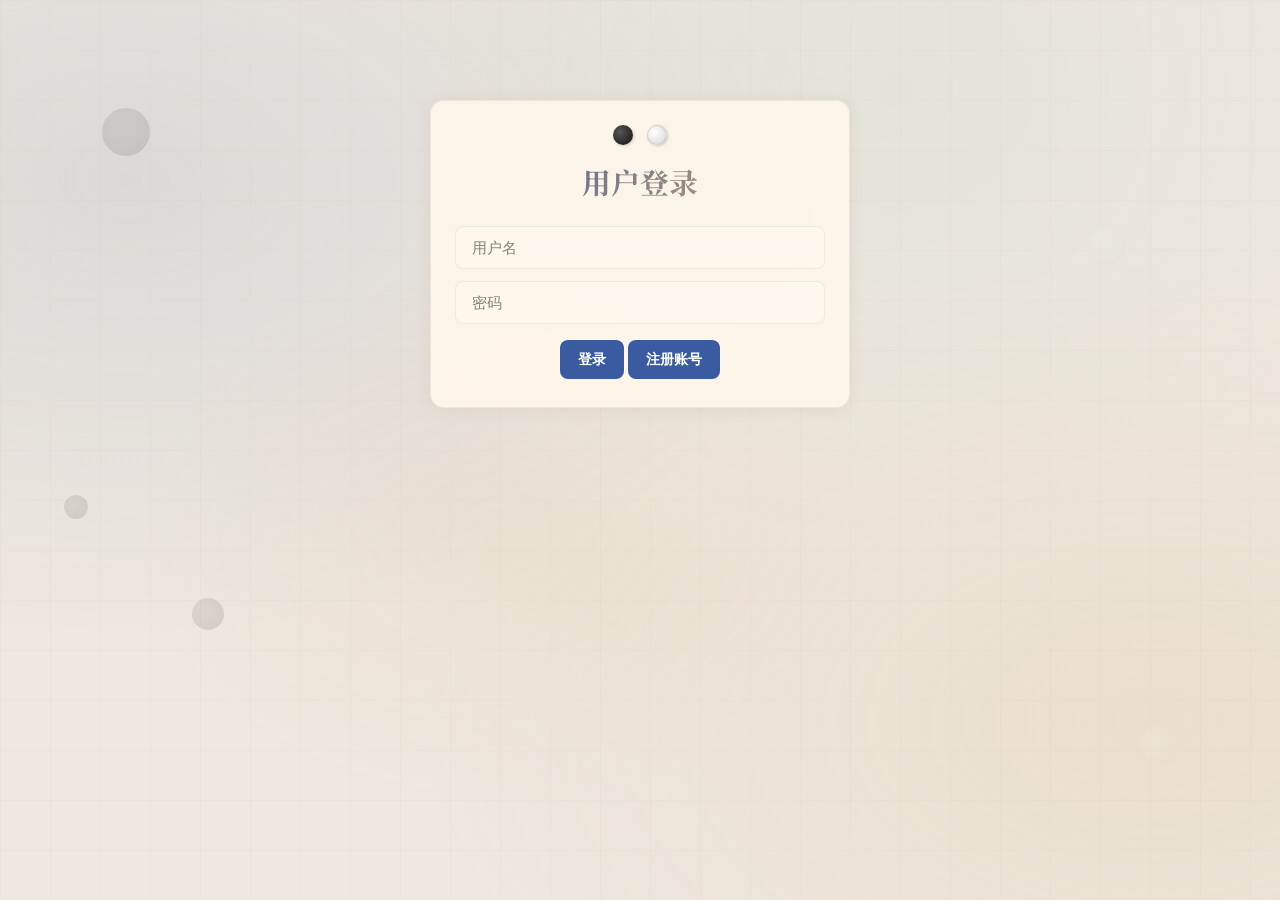
==== commit a2c6d596: "fix：优化前端页面" ====
--- a/src/main/webapp/index.html
+++ b/src/main/webapp/index.html
@@ -1,133 +1,171 @@
 <!DOCTYPE html>
 <html lang="zh-CN">
 <head>
-    <meta charset="UTF-8">
-    <meta name="viewport" content="width=device-width, initial-scale=1.0">
-    <title>五子棋对战 - 大厅</title>
-    <link rel="stylesheet" href="css/style.css">
+<meta charset="UTF-8">
+<meta name="viewport" content="width=device-width, initial-scale=1.0">
+<title>五子棋对战 - 大厅</title>
+<link rel="stylesheet" href="css/style.css">
 </head>
 <body>
 <div class="stars"></div>
+<!-- 装饰性浮动棋子 -->
+<div class="floating-pieces" aria-hidden="true">
+  <div class="float-piece float-black float-1"></div>
+  <div class="float-piece float-white float-2"></div>
+  <div class="float-piece float-black float-3"></div>
+  <div class="float-piece float-white float-4"></div>
+  <div class="float-piece float-black float-5"></div>
+</div>
 <!-- 用户信息栏 -->
 <div id="userInfoBar" class="user-info hidden">
-    <div>
-        <strong>欢迎，<span id="userNickname"></span></strong>
-        <span>积分: <span id="userScore">0</span></span>
-    </div>
-    <div class="user-actions">
-        <button id="updateNicknameBtn" class="btn">修改昵称</button>
-        <button id="updatePasswordBtn" class="btn">修改密码</button>
-        <button id="rankBtn" class="btn">排行榜</button>
-        <button id="logoutBtn" class="btn btn-danger">退出登录</button>
-    </div>
+  <div>
+    <strong>欢迎，<span id="userNickname"></span></strong>
+    <span>积分: <span id="userScore">0</span></span>
+  </div>
+  <div class="user-actions">
+    <button id="updateNicknameBtn" class="btn">修改昵称</button>
+    <button id="updatePasswordBtn" class="btn">修改密码</button>
+    <button id="rankBtn" class="btn">排行榜</button>
+    <button id="logoutBtn" class="btn btn-danger">退出登录</button>
+  </div>
 </div>
 
 <div class="container">
-    <!-- 登录面板 -->
-    <div id="loginPanel" class="panel login-panel">
-        <h2>用户登录</h2>
-        <div class="input-group">
-            <input type="text" id="usernameInput" placeholder="用户名">
-        </div>
-        <div class="input-group">
-            <input type="password" id="passwordInput" placeholder="密码">
-        </div>
-        <button id="loginBtn" class="btn">登录</button>
-        <button id="showRegisterBtn" class="btn">注册账号</button>
+  <!-- 登录面板 -->
+  <div id="loginPanel" class="panel login-panel">
+    <div class="login-decor-pieces">
+      <span class="decor-piece decor-black decor-sm"></span>
+      <span class="decor-piece decor-white decor-sm"></span>
+    </div>
+    <h2>用户登录</h2>
+    <div class="input-group">
+      <input type="text" id="usernameInput" placeholder="用户名">
+    </div>
+    <div class="input-group">
+      <input type="password" id="passwordInput" placeholder="密码">
+    </div>
+    <button id="loginBtn" class="btn">登录</button>
+    <button id="showRegisterBtn" class="btn">注册账号</button>
+  </div>
+
+  <!-- 注册面板 -->
+  <div id="registerPanel" class="panel login-panel hidden">
+    <div class="login-decor-pieces">
+      <span class="decor-piece decor-white decor-sm"></span>
+      <span class="decor-piece decor-black decor-sm"></span>
+    </div>
+    <h2>用户注册</h2>
+    <div class="input-group">
+      <input type="text" id="regUsernameInput" placeholder="用户名">
+    </div>
+    <div class="input-group">
+      <input type="password" id="regPasswordInput" placeholder="密码">
+    </div>
+    <div class="input-group">
+      <input type="password" id="regConfirmPasswordInput" placeholder="确认密码">
+    </div>
+    <div class="input-group">
+      <input type="text" id="regNicknameInput" placeholder="昵称（可选）">
+    </div>
+    <button id="registerBtn" class="btn">注册</button>
+    <button id="showLoginBtn" class="btn">返回登录</button>
+  </div>
+
+  <!-- 排行榜面板 -->
+  <div id="rankPanel" class="panel login-panel hidden" style="max-width: 640px;">
+    <div style="display: flex; justify-content: space-between; align-items: center; margin-bottom: 15px;">
+      <div>
+        <h2 style="margin: 0;">积分排行榜</h2>
+        <div class="rank-accent-line"></div>
+      </div>
+      <div style="background: linear-gradient(135deg, #3a5ba0 0%, #c8963e 100%); color: #fff; padding: 8px 16px; border-radius: 20px; font-size: 0.9em;">
+        排名: <span id="myRank">-</span> | 积分: <span id="myScore">0</span>
+      </div>
+    </div>
+    <div id="rankList" class="room-list" style="max-height: 55vh; overflow-y: auto;">
+      <!-- 排行榜内容动态生成 -->
+    </div>
+    <button id="closeRankBtn" class="btn" style="width: 100%; margin-top: 12px;">返回大厅</button>
+  </div>
+
+  <!-- 主大厅面板 -->
+  <div id="mainLobbyPanel" class="hidden">
+    <!-- 头部装饰区 -->
+    <div class="lobby-hero">
+      <div class="lobby-hero-decor">
+        <span class="decor-piece decor-black"></span>
+        <span class="decor-line"></span>
+        <span class="decor-piece decor-white"></span>
+        <span class="decor-line"></span>
+        <span class="decor-piece decor-black decor-sm"></span>
+      </div>
+      <h1 class="lobby-title">五子棋对战大厅</h1>
+      <p class="lobby-subtitle">落子无悔，弈出风华</p>
     </div>
 
-    <!-- 注册面板 -->
-    <div id="registerPanel" class="panel login-panel hidden">
-        <h2>用户注册</h2>
-        <div class="input-group">
-            <input type="text" id="regUsernameInput" placeholder="用户名">
+    <!-- 双栏布局 -->
+    <div class="lobby-grid">
+      <!-- 左栏：房间管理 -->
+      <div class="panel lobby-left">
+        <h2 class="section-title">房间管理</h2>
+        <div class="action-buttons">
+          <button id="createRoomBtn" class="btn btn-large">创建房间</button>
+          <div class="join-section">
+            <input type="text" id="roomIdInput" placeholder="输入6位房间号" maxlength="6">
+            <button id="joinRoomBtn" class="btn">加入房间</button>
+          </div>
         </div>
-        <div class="input-group">
-            <input type="password" id="regPasswordInput" placeholder="密码">
+      </div>
+
+      <!-- 右栏：房间列表 -->
+      <div class="panel lobby-right">
+        <div class="section-title-row">
+          <h2 class="section-title">房间列表</h2>
+          <button id="refreshRoomsBtn" class="btn btn-sm">刷新列表</button>
         </div>
-        <div class="input-group">
-            <input type="password" id="regConfirmPasswordInput" placeholder="确认密码">
+        <div id="roomList" class="room-list">
+          <!-- 房间列表动态生成 -->
         </div>
-        <div class="input-group">
-            <input type="text" id="regNicknameInput" placeholder="昵称（可选）">
-        </div>
-        <button id="registerBtn" class="btn">注册</button>
-        <button id="showLoginBtn" class="btn">返回登录</button>
+      </div>
     </div>
-
-    <!-- 排行榜面板 -->
-    <div id="rankPanel" class="panel login-panel hidden" style="max-width: 600px;">
-        <div style="display: flex; justify-content: space-between; align-items: center; margin-bottom: 15px;">
-            <h2 style="margin: 0;">积分排行榜</h2>
-            <div style="background: linear-gradient(135deg, #3a5ba0 0%, #c8963e 100%); color: #fff; padding: 8px 16px; border-radius: 20px; font-size: 0.9em;">
-                排名: <span id="myRank">-</span> | 积分: <span id="myScore">0</span>
-            </div>
-        </div>
-        <div id="rankList" class="room-list" style="max-height: 55vh; overflow-y: auto;">
-            <!-- 排行榜内容动态生成 -->
-        </div>
-        <button id="closeRankBtn" class="btn" style="width: 100%; margin-top: 12px;">返回大厅</button>
-    </div>
-
-    <!-- 主大厅面板 -->
-    <div id="mainLobbyPanel" class="hidden">
-        <h1 class="lobby-title">五子棋对战大厅</h1>
-
-        <div class="panel center-panel">
-            <h2>房间管理</h2>
-            <div class="action-buttons">
-                <button id="createRoomBtn" class="btn btn-large">创建房间</button>
-                <div class="join-section">
-                    <input type="text" id="roomIdInput" placeholder="输入6位房间号" maxlength="6">
-                    <button id="joinRoomBtn" class="btn">加入房间</button>
-                </div>
-            </div>
-
-            <h3>房间列表</h3>
-            <button id="refreshRoomsBtn" class="btn">刷新列表</button>
-            <div id="roomList" class="room-list">
-                <!-- 房间列表动态生成 -->
-            </div>
-        </div>
-    </div>
+  </div>
 </div>
 
 <!-- 修改昵称模态框 -->
 <div id="updateNicknameModal" class="modal hidden">
-    <div class="modal-content">
-        <h2>修改昵称</h2>
-        <div class="input-group">
-            <input type="text" id="newNicknameInput" placeholder="新昵称">
-        </div>
-        <div class="modal-actions">
-            <button id="confirmUpdateNicknameBtn" class="btn">确认修改</button>
-            <button id="cancelUpdateNicknameBtn" class="btn btn-danger">取消</button>
-        </div>
+  <div class="modal-content">
+    <h2>修改昵称</h2>
+    <div class="input-group">
+      <input type="text" id="newNicknameInput" placeholder="新昵称">
     </div>
+    <div class="modal-actions">
+      <button id="confirmUpdateNicknameBtn" class="btn">确认修改</button>
+      <button id="cancelUpdateNicknameBtn" class="btn btn-danger">取消</button>
+    </div>
+  </div>
 </div>
 
 <!-- 修改密码模态框 -->
 <div id="updatePasswordModal" class="modal hidden">
-    <div class="modal-content">
-        <h2>修改密码</h2>
-        <div class="input-group">
-            <input type="password" id="oldPasswordInput" placeholder="原密码">
-        </div>
-        <div class="input-group">
-            <input type="password" id="newPasswordInput" placeholder="新密码">
-        </div>
-        <div class="input-group">
-            <input type="password" id="confirmNewPasswordInput" placeholder="确认新密码">
-        </div>
-        <div class="modal-actions">
-            <button id="confirmUpdatePasswordBtn" class="btn">确认修改</button>
-            <button id="cancelUpdatePasswordBtn" class="btn btn-danger">取消</button>
-        </div>
+  <div class="modal-content">
+    <h2>修改密码</h2>
+    <div class="input-group">
+      <input type="password" id="oldPasswordInput" placeholder="原密码">
     </div>
+    <div class="input-group">
+      <input type="password" id="newPasswordInput" placeholder="新密码">
+    </div>
+    <div class="input-group">
+      <input type="password" id="confirmNewPasswordInput" placeholder="确认新密码">
+    </div>
+    <div class="modal-actions">
+      <button id="confirmUpdatePasswordBtn" class="btn">确认修改</button>
+      <button id="cancelUpdatePasswordBtn" class="btn btn-danger">取消</button>
+    </div>
+  </div>
 </div>
 
 <script src="js/auth.js"></script>
 <script src="js/main.js"></script>
 </body>
 </html>
-
--- a/src/main/webapp/css/style.css
+++ b/src/main/webapp/css/style.css
@@ -2,12 +2,12 @@
 @import url('https://fonts.googleapis.com/css2?family=Noto+Sans+SC:wght@300;400;500;600;700&family=Noto+Serif+SC:wght@400;500;600;700&display=swap');
 
 :root {
-  --bg: #f7f5f2;
-  --surface: rgba(255, 255, 255, 0.75);
-  --surface-hover: rgba(255, 255, 255, 0.90);
-  --border: rgba(0, 0, 0, 0.07);
-  --text: #2c2c2c;
-  --text-muted: #8a8a8a;
+  --bg: #eee8df;
+  --surface: rgba(255, 250, 240, 0.82);
+  --surface-hover: rgba(255, 252, 245, 0.95);
+  --border: rgba(160, 130, 90, 0.12);
+  --text: #2e2a24;
+  --text-muted: #8c8070;
   --primary: #3a5ba0;
   --primary-hover: #4a6bb0;
   --success: #2d8e5e;
@@ -19,10 +19,12 @@
   --bronze: #b87333;
   --accent-warm: #d4a76a;
   --accent-gold: #b8860b;
+  --card: rgba(255, 248, 235, 0.85);
+  --card-hover: rgba(255, 251, 243, 0.95);
   --radius: 14px;
   --radius-sm: 8px;
-  --shadow: 0 2px 16px rgba(0,0,0,0.06);
-  --shadow-lg: 0 8px 32px rgba(0,0,0,0.08);
+  --shadow: 0 2px 16px rgba(120,90,40,0.08);
+  --shadow-lg: 0 8px 32px rgba(120,90,40,0.10);
 }
 
 * {
@@ -45,9 +47,10 @@
   position: fixed;
   inset: 0;
   background:
-    radial-gradient(ellipse at 15% 30%, rgba(58,91,160,0.07) 0%, transparent 50%),
-    radial-gradient(ellipse at 85% 70%, rgba(212,167,106,0.09) 0%, transparent 50%),
-    radial-gradient(ellipse at 50% 10%, rgba(200,150,62,0.05) 0%, transparent 40%);
+    radial-gradient(ellipse at 10% 20%, rgba(58,91,160,0.10) 0%, transparent 45%),
+    radial-gradient(ellipse at 90% 80%, rgba(212,167,106,0.14) 0%, transparent 45%),
+    radial-gradient(ellipse at 40% 60%, rgba(200,150,62,0.08) 0%, transparent 35%),
+    radial-gradient(ellipse at 70% 10%, rgba(45,142,94,0.05) 0%, transparent 40%);
   z-index: 0;
   pointer-events: none;
 }
@@ -59,9 +62,9 @@
   z-index: 0;
   pointer-events: none;
   background-image:
-    linear-gradient(rgba(0,0,0,0.015) 1px, transparent 1px),
-    linear-gradient(90deg, rgba(0,0,0,0.015) 1px, transparent 1px);
-  background-size: 60px 60px;
+    linear-gradient(rgba(160,130,90,0.04) 1px, transparent 1px),
+    linear-gradient(90deg, rgba(160,130,90,0.04) 1px, transparent 1px);
+  background-size: 50px 50px;
 }
 
 .container {
@@ -79,18 +82,134 @@
   padding: 10px 20px;
 }
 
+/* ===== 浮动棋子装饰 ===== */
+.floating-pieces {
+  position: fixed;
+  inset: 0;
+  z-index: 0;
+  pointer-events: none;
+  overflow: hidden;
+}
+
+.float-piece {
+  position: absolute;
+  border-radius: 50%;
+  opacity: 0.12;
+  animation: floatDrift 12s ease-in-out infinite;
+}
+
+.float-black {
+  background: radial-gradient(circle at 35% 35%, #555, #111);
+}
+
+.float-white {
+  background: radial-gradient(circle at 35% 35%, #fff, #d4d4d4);
+  border: 1px solid rgba(0,0,0,0.06);
+}
+
+.float-1 { top: 12%; left: 8%; animation-delay: 0s; animation-duration: 14s; width: 48px; height: 48px; }
+.float-2 { top: 25%; right: 12%; animation-delay: -3s; animation-duration: 16s; width: 40px; height: 40px; }
+.float-3 { bottom: 30%; left: 15%; animation-delay: -6s; animation-duration: 18s; width: 32px; height: 32px; }
+.float-4 { bottom: 15%; right: 8%; animation-delay: -2s; animation-duration: 13s; width: 40px; height: 40px; }
+.float-5 { top: 55%; left: 5%; animation-delay: -8s; animation-duration: 20s; width: 24px; height: 24px; }
+
+@keyframes floatDrift {
+  0%, 100% { transform: translateY(0) rotate(0deg); }
+  25% { transform: translateY(-18px) rotate(5deg); }
+  50% { transform: translateY(-8px) rotate(-3deg); }
+  75% { transform: translateY(-22px) rotate(4deg); }
+}
+
+/* ===== 登录面板棋子装饰 ===== */
+.login-decor-pieces {
+  display: flex;
+  justify-content: center;
+  gap: 14px;
+  margin-bottom: 16px;
+}
+
+/* ===== 棋子装饰通用 ===== */
+.decor-piece {
+  display: inline-block;
+  width: 28px;
+  height: 28px;
+  border-radius: 50%;
+  box-shadow: 1px 1px 3px rgba(0,0,0,0.2);
+}
+
+.decor-black {
+  background: radial-gradient(circle at 35% 35%, #555, #111);
+}
+
+.decor-white {
+  background: radial-gradient(circle at 35% 35%, #fff, #d4d4d4);
+  border: 1px solid rgba(0,0,0,0.1);
+}
+
+.decor-sm {
+  width: 20px;
+  height: 20px;
+}
+
+/* ===== 头部装饰线 ===== */
+.decor-line {
+  display: inline-block;
+  width: 32px;
+  height: 2px;
+  background: linear-gradient(90deg, transparent, var(--accent-warm), transparent);
+  border-radius: 1px;
+  align-self: center;
+}
+
+/* ===== 排行榜装饰线 ===== */
+.rank-accent-line {
+  width: 40px;
+  height: 3px;
+  background: linear-gradient(90deg, var(--primary), var(--accent-warm));
+  border-radius: 2px;
+  margin-top: 8px;
+}
+
+/* ===== 游戏头部装饰线 ===== */
+.header-accent-line {
+  width: 48px;
+  height: 3px;
+  background: linear-gradient(90deg, var(--primary), var(--accent-warm));
+  border-radius: 2px;
+  margin-top: 6px;
+}
+
+/* ===== 面板装饰分割线 ===== */
+.panel-decor-line {
+  width: 40px;
+  height: 2px;
+  background: linear-gradient(90deg, var(--accent-warm), transparent);
+  border-radius: 1px;
+  margin: 10px auto;
+}
+
+/* ===== 聊天标题装饰点 ===== */
+.chat-title-decor {
+  color: var(--accent-warm);
+  font-size: 0.6em;
+  vertical-align: middle;
+  margin-right: 4px;
+}
+
 /* ===== 用户信息栏 ===== */
 .user-info {
   display: flex;
   justify-content: space-between;
   align-items: center;
   padding: 12px 24px;
-  background: rgba(255, 255, 255, 0.8);
+  background: var(--card);
   backdrop-filter: blur(16px);
   -webkit-backdrop-filter: blur(16px);
   border-radius: var(--radius);
-  border: 1px solid rgba(0,0,0,0.06);
+  border: 1px solid var(--border);
   margin-bottom: 24px;
+  position: relative;
+  z-index: 1;
 }
 
 .user-info strong {
@@ -135,12 +254,12 @@
 
 /* ===== 面板 ===== */
 .panel {
-  background: rgba(255, 255, 255, 0.75);
+  background: var(--card);
   backdrop-filter: blur(16px);
   -webkit-backdrop-filter: blur(16px);
   border-radius: var(--radius);
   padding: 24px;
-  border: 1px solid rgba(0,0,0,0.06);
+  border: 1px solid var(--border);
   box-shadow: var(--shadow);
 }
 
@@ -148,6 +267,7 @@
   max-width: 420px;
   margin: 80px auto;
   text-align: center;
+  animation: panelFadeIn 0.5s ease-out;
 }
 
 .login-panel h2 {
@@ -162,6 +282,12 @@
 
 .login-panel .btn {
   margin: 4px 0;
+}
+
+/* ===== 面板入场动画 ===== */
+@keyframes panelFadeIn {
+  from { opacity: 0; transform: translateY(16px); }
+  to { opacity: 1; transform: translateY(0); }
 }
 
 /* ===== 按钮 ===== */
@@ -186,7 +312,7 @@
 }
 
 .btn:active {
-  transform: translateY(0);
+  transform: translateY(0) scale(0.97);
 }
 
 .btn:disabled {
@@ -251,8 +377,8 @@
   width: 100%;
   padding: 12px 16px;
   border-radius: var(--radius-sm);
-  border: 1px solid rgba(0,0,0,0.1);
-  background: rgba(0, 0, 0, 0.025);
+  border: 1px solid var(--border);
+  background: rgba(255, 250, 240, 0.5);
   color: var(--text);
   font-size: 0.95em;
   transition: all 0.2s ease;
@@ -277,7 +403,7 @@
 }
 
 select option {
-  background: #fff;
+  background: #fdf8f0;
   color: var(--text);
 }
 
@@ -306,19 +432,41 @@
 }
 
 .room-item {
-  background: rgba(255, 255, 255, 0.8);
+  background: var(--card);
   padding: 14px 16px;
   border-radius: var(--radius-sm);
   margin-bottom: 8px;
   cursor: pointer;
   transition: all 0.2s ease;
-  border: 1px solid rgba(0,0,0,0.05);
+  border: 1px solid var(--border);
+  animation: roomSlideIn 0.3s ease-out;
 }
 
 .room-item:hover {
-  background: rgba(255, 255, 255, 0.95);
-  border-color: rgba(0,0,0,0.1);
-  box-shadow: 0 2px 8px rgba(0,0,0,0.04);
+  background: var(--card-hover);
+  border-color: var(--accent-warm);
+  box-shadow: 0 2px 12px rgba(160,130,90,0.10);
+}
+
+@keyframes roomSlideIn {
+  from { opacity: 0; transform: translateX(-8px); }
+  to { opacity: 1; transform: translateX(0); }
+}
+
+/* ===== 房间状态色 ===== */
+.room-status-waiting {
+  background: #fdf6e3 !important;
+  border-left: 3px solid #c8963e;
+}
+
+.room-status-playing {
+  background: #fef0ee !important;
+  border-left: 3px solid #d46b5c;
+}
+
+.room-status-ended {
+  background: #edf5f0 !important;
+  border-left: 3px solid #5a9e8f;
 }
 
 /* ===== 游戏布局 ===== */
@@ -431,8 +579,8 @@
   padding: 16px;
   border-radius: var(--radius-sm);
   margin-bottom: 12px;
-  background: rgba(255, 255, 255, 0.8);
-  border: 1px solid rgba(0,0,0,0.06);
+  background: var(--card);
+  border: 1px solid var(--border);
   border-left: 3px solid transparent;
   transition: all 0.3s;
 }
@@ -478,8 +626,8 @@
   padding: 10px;
   margin: 10px 0;
   border-radius: var(--radius-sm);
-  background: rgba(255, 255, 255, 0.7);
-  border: 1px solid rgba(0,0,0,0.06);
+  background: var(--card);
+  border: 1px solid var(--border);
 }
 
 .spectator-info {
@@ -495,8 +643,8 @@
   padding: 12px;
   margin: 10px 0;
   border-radius: var(--radius-sm);
-  background: rgba(255, 255, 255, 0.7);
-  border: 1px solid rgba(0,0,0,0.06);
+  background: var(--card);
+  border: 1px solid var(--border);
 }
 
 .status-message {
@@ -504,7 +652,7 @@
   padding: 10px;
   margin: 10px 0;
   border-radius: var(--radius-sm);
-  background: rgba(255, 255, 255, 0.6);
+  background: var(--card);
 }
 
 .turn-info {
@@ -519,9 +667,9 @@
 .waiting-message {
   text-align: center;
   padding: 48px;
-  background: rgba(255, 255, 255, 0.6);
+  background: var(--card);
   border-radius: var(--radius);
-  border: 1px solid rgba(0,0,0,0.06);
+  border: 1px solid var(--border);
   margin: 20px 0;
 }
 
@@ -539,12 +687,12 @@
 .chat-box {
   height: 350px;
   overflow-y: auto;
-  background: rgba(0, 0, 0, 0.025);
+  background: rgba(120, 90, 40, 0.04);
   padding: 12px;
   border-radius: var(--radius-sm);
   margin-bottom: 10px;
   scrollbar-width: thin;
-  scrollbar-color: rgba(0,0,0,0.08) transparent;
+  scrollbar-color: var(--border) transparent;
 }
 
 .chat-box::-webkit-scrollbar {
@@ -556,11 +704,11 @@
   border-radius: 10px;
 }
 
-.message {
+.chat-message {
   margin-bottom: 6px;
   padding: 6px 10px;
   border-radius: 6px;
-  background: rgba(255, 255, 255, 0.8);
+  background: var(--card);
   font-size: 0.9em;
   word-break: break-word;
 }
@@ -599,7 +747,7 @@
 .victory-overlay {
   position: fixed;
   inset: 0;
-  background: rgba(247, 245, 242, 0.92);
+  background: rgba(238, 232, 223, 0.92);
   display: flex;
   justify-content: center;
   align-items: center;
@@ -608,12 +756,12 @@
 }
 
 .victory-content {
-  background: linear-gradient(145deg, #fffef8, #f8f4ed);
+  background: linear-gradient(145deg, #fff8ee, #f5ead6);
   padding: 48px;
   border-radius: var(--radius);
   text-align: center;
   border: 2px solid var(--accent-gold);
-  box-shadow: var(--shadow-lg), 0 0 40px rgba(184, 134, 11, 0.1);
+  box-shadow: var(--shadow-lg), 0 0 40px rgba(184, 134, 11, 0.15);
 }
 
 .victory-text {
@@ -638,7 +786,7 @@
 .modal {
   position: fixed;
   inset: 0;
-  background: rgba(0, 0, 0, 0.25);
+  background: rgba(100, 80, 40, 0.20);
   display: flex;
   justify-content: center;
   align-items: center;
@@ -647,13 +795,13 @@
 }
 
 .modal-content {
-  background: #ffffff;
+  background: #fdf8f0;
   padding: 28px;
   border-radius: var(--radius);
   color: var(--text);
   min-width: 400px;
   max-width: 600px;
-  border: 1px solid rgba(0,0,0,0.08);
+  border: 1px solid var(--border);
   box-shadow: var(--shadow-lg);
 }
 
@@ -725,14 +873,14 @@
   width: 100%;
   padding: 10px 14px;
   border-radius: var(--radius-sm);
-  border: 1px solid rgba(0,0,0,0.1);
-  background: rgba(0, 0, 0, 0.025);
+  border: 1px solid var(--border);
+  background: rgba(255, 250, 240, 0.5);
   color: var(--text);
   font-size: 0.9em;
 }
 
 .form-control[readonly] {
-  background: rgba(0, 0, 0, 0.015);
+  background: rgba(255, 250, 240, 0.3);
   cursor: default;
 }
 
@@ -803,7 +951,7 @@
 }
 
 .viewer-item:hover {
-  background: rgba(255, 255, 255, 0.6);
+  background: var(--card);
 }
 
 .viewer-info {
@@ -866,8 +1014,8 @@
 .data-table th {
   text-align: left;
   padding: 10px 12px;
-  background: rgba(0,0,0,0.025);
-  border-bottom: 2px solid rgba(0,0,0,0.08);
+  background: rgba(160,130,90,0.06);
+  border-bottom: 2px solid var(--border);
   font-size: 0.85em;
   color: var(--text-muted);
   white-space: nowrap;
@@ -875,18 +1023,12 @@
 
 .data-table td {
   padding: 10px 12px;
-  border-bottom: 1px solid rgba(0,0,0,0.05);
+  border-bottom: 1px solid var(--border);
   font-size: 0.9em;
 }
 
 .data-table tr:hover td {
-  background: rgba(0,0,0,0.015);
-}
-
-.action-buttons {
-  display: flex;
-  flex-direction: row;
-  gap: 6px;
+  background: rgba(160,130,90,0.04);
 }
 
 /* ===== 分页 ===== */
@@ -900,8 +1042,8 @@
 .pagination button {
   padding: 6px 12px;
   border-radius: 6px;
-  border: 1px solid rgba(0,0,0,0.1);
-  background: rgba(255, 255, 255, 0.8);
+  border: 1px solid var(--border);
+  background: var(--card);
   color: var(--text);
   cursor: pointer;
   font-size: 0.85em;
@@ -909,7 +1051,7 @@
 }
 
 .pagination button:hover {
-  background: rgba(255, 255, 255, 0.95);
+  background: var(--card-hover);
 }
 
 .pagination button.active {
@@ -920,11 +1062,11 @@
 
 /* ===== Chart 容器（admin用） ===== */
 .chart-container {
-  background: rgba(255, 255, 255, 0.8);
+  background: var(--card);
   border-radius: var(--radius);
   padding: 20px;
   margin-top: 20px;
-  border: 1px solid rgba(0,0,0,0.06);
+  border: 1px solid var(--border);
 }
 
 .chart-header {
@@ -947,7 +1089,7 @@
 }
 
 .summary-card {
-  background: rgba(0, 0, 0, 0.025);
+  background: rgba(160,130,90,0.04);
   padding: 12px 16px;
   border-radius: var(--radius-sm);
   text-align: center;
@@ -974,10 +1116,10 @@
 }
 
 .login-container {
-  background: rgba(255, 255, 255, 0.9);
+  background: var(--card);
   backdrop-filter: blur(16px);
   -webkit-backdrop-filter: blur(16px);
-  border: 1px solid rgba(0,0,0,0.06);
+  border: 1px solid var(--border);
   border-radius: var(--radius);
   padding: 40px;
   width: 380px;
@@ -1008,7 +1150,7 @@
 }
 
 /* ===== 消息提示 ===== */
-.message {
+.toast-message {
   position: fixed;
   top: 20px;
   right: 20px;
@@ -1020,17 +1162,17 @@
   animation: slideIn 0.3s ease;
 }
 
-.message.success {
+.toast-message.success {
   background: var(--success);
   color: #fff;
 }
 
-.message.error {
+.toast-message.error {
   background: var(--danger);
   color: #fff;
 }
 
-.message.info {
+.toast-message.info {
   background: var(--primary);
   color: #fff;
 }
@@ -1051,16 +1193,16 @@
   align-items: center;
   gap: 12px;
   padding: 12px 14px;
-  border-bottom: 1px solid rgba(0,0,0,0.05);
+  border-bottom: 1px solid var(--border);
   transition: background-color 0.15s;
 }
 
 .ranking-item:hover {
-  background: rgba(0,0,0,0.02);
+  background: rgba(160,130,90,0.06);
 }
 
 .ranking-item.top-3 {
-  background: rgba(184, 134, 11, 0.04);
+  background: rgba(184, 134, 11, 0.06);
 }
 
 .ranking-number {
@@ -1092,14 +1234,75 @@
 /* ===== 大厅标题 ===== */
 .lobby-title {
   font-family: 'Noto Serif SC', serif;
-  font-size: 2em;
-  margin-bottom: 24px;
-  padding-bottom: 12px;
+  font-size: 2.2em;
+  margin-bottom: 28px;
+  padding-bottom: 14px;
   border-bottom: 3px solid var(--accent-warm);
   background: linear-gradient(135deg, var(--primary), var(--accent-warm));
   -webkit-background-clip: text;
   -webkit-text-fill-color: transparent;
   background-clip: text;
+  letter-spacing: 0.05em;
+}
+
+/* ===== 大厅装饰区 ===== */
+.lobby-hero {
+  text-align: center;
+  margin-bottom: 32px;
+  position: relative;
+}
+
+.lobby-hero-decor {
+  display: flex;
+  justify-content: center;
+  gap: 16px;
+  margin-bottom: 12px;
+  align-items: center;
+}
+
+.lobby-subtitle {
+  color: var(--text-muted);
+  font-size: 0.95em;
+  margin-top: 4px;
+  letter-spacing: 0.1em;
+}
+
+/* ===== 大厅双栏布局 ===== */
+.lobby-grid {
+  display: grid;
+  grid-template-columns: 1fr 1.6fr;
+  gap: 20px;
+  align-items: start;
+}
+
+.lobby-left {
+  display: flex;
+  flex-direction: column;
+}
+
+.lobby-right {
+  display: flex;
+  flex-direction: column;
+}
+
+.section-title {
+  font-family: 'Noto Serif SC', serif;
+  font-size: 1.25em;
+  color: var(--primary);
+  margin-bottom: 16px;
+  padding-left: 10px;
+  border-left: 3px solid var(--accent-warm);
+}
+
+.section-title-row {
+  display: flex;
+  justify-content: space-between;
+  align-items: center;
+  margin-bottom: 16px;
+}
+
+.section-title-row .section-title {
+  margin-bottom: 0;
 }
 
 /* ===== 聊天标题 ===== */
@@ -1135,6 +1338,9 @@
   .login-panel, #rankPanel {
     max-width: 100% !important;
   }
+  .lobby-grid {
+    grid-template-columns: 1fr;
+  }
 }
 
 @media (max-width: 500px) {
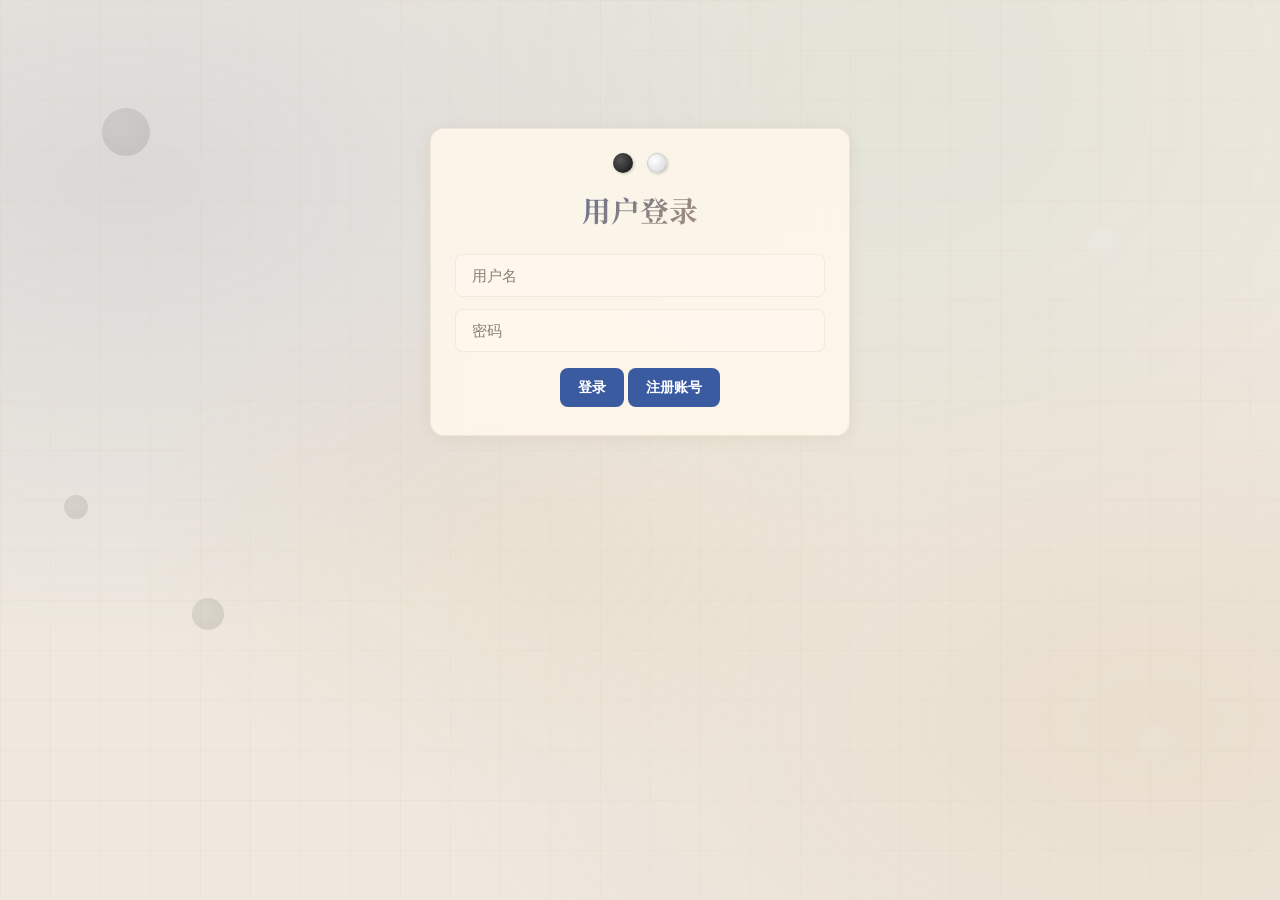
==== commit 0c229afe: "fix：优化管理员前端页面" ====
--- a/src/main/webapp/index.html
+++ b/src/main/webapp/index.html
@@ -17,16 +17,19 @@
   <div class="float-piece float-black float-5"></div>
 </div>
 <!-- 用户信息栏 -->
-<div id="userInfoBar" class="user-info hidden">
-  <div>
-    <strong>欢迎，<span id="userNickname"></span></strong>
-    <span>积分: <span id="userScore">0</span></span>
-  </div>
-  <div class="user-actions">
-    <button id="updateNicknameBtn" class="btn">修改昵称</button>
-    <button id="updatePasswordBtn" class="btn">修改密码</button>
-    <button id="rankBtn" class="btn">排行榜</button>
-    <button id="logoutBtn" class="btn btn-danger">退出登录</button>
+<div id="userInfoBarWrapper" class="user-info-bar-wrapper hidden">
+  <div class="user-info-trigger"></div>
+  <div id="userInfoBar" class="user-info" style="width: 80%;">
+    <div>
+      <strong>欢迎，<span id="userNickname"></span></strong>
+      <span>积分: <span id="userScore">0</span></span>
+    </div>
+    <div class="user-actions">
+      <button id="updateNicknameBtn" class="btn">修改昵称</button>
+      <button id="updatePasswordBtn" class="btn">修改密码</button>
+      <button id="rankBtn" class="btn">排行榜</button>
+      <button id="logoutBtn" class="btn btn-danger">退出登录</button>
+    </div>
   </div>
 </div>
 
--- a/src/main/webapp/css/style.css
+++ b/src/main/webapp/css/style.css
@@ -71,6 +71,7 @@
   max-width: 1200px;
   margin: 0 auto;
   padding: 20px;
+  padding-top: 48px;
   position: relative;
   z-index: 1;
 }
@@ -197,6 +198,34 @@
 }
 
 /* ===== 用户信息栏 ===== */
+.user-info-bar-wrapper {
+  position: fixed;
+  top: 0;
+  left: 0;
+  right: 0;
+  z-index: 10;
+  display: flex;
+  justify-content: center;
+  pointer-events: none;
+}
+
+.user-info-trigger {
+  height: 36px;
+  width: 100%;
+  pointer-events: auto;
+  position: absolute;
+  top: 0;
+  left: 0;
+  right: 0;
+}
+
+.user-info-bar-wrapper:hover .user-info,
+.user-info-bar-wrapper:focus-within .user-info {
+  opacity: 1;
+  pointer-events: auto;
+  box-shadow: var(--shadow-lg);
+}
+
 .user-info {
   display: flex;
   justify-content: space-between;
@@ -207,9 +236,34 @@
   -webkit-backdrop-filter: blur(16px);
   border-radius: var(--radius);
   border: 1px solid var(--border);
-  margin-bottom: 24px;
-  position: relative;
-  z-index: 1;
+  position: absolute;
+  top: 8px;
+  left: 50%;
+  transform: translateX(-50%);
+  max-width: 960px;
+  width: auto;
+  min-width: 320px;
+  opacity: 0;
+  pointer-events: none;
+  transition: opacity 0.3s ease, box-shadow 0.3s ease;
+}
+
+.user-info-bar-wrapper:hover .user-info-trigger {
+  height: 0;
+}
+
+.user-info strong {
+  font-size: 1.05em;
+  color: var(--text);
+}
+
+.user-info span {
+  color: var(--text-muted);
+}
+
+.user-actions {
+  display: flex;
+  gap: 8px;
 }
 
 .user-info strong {
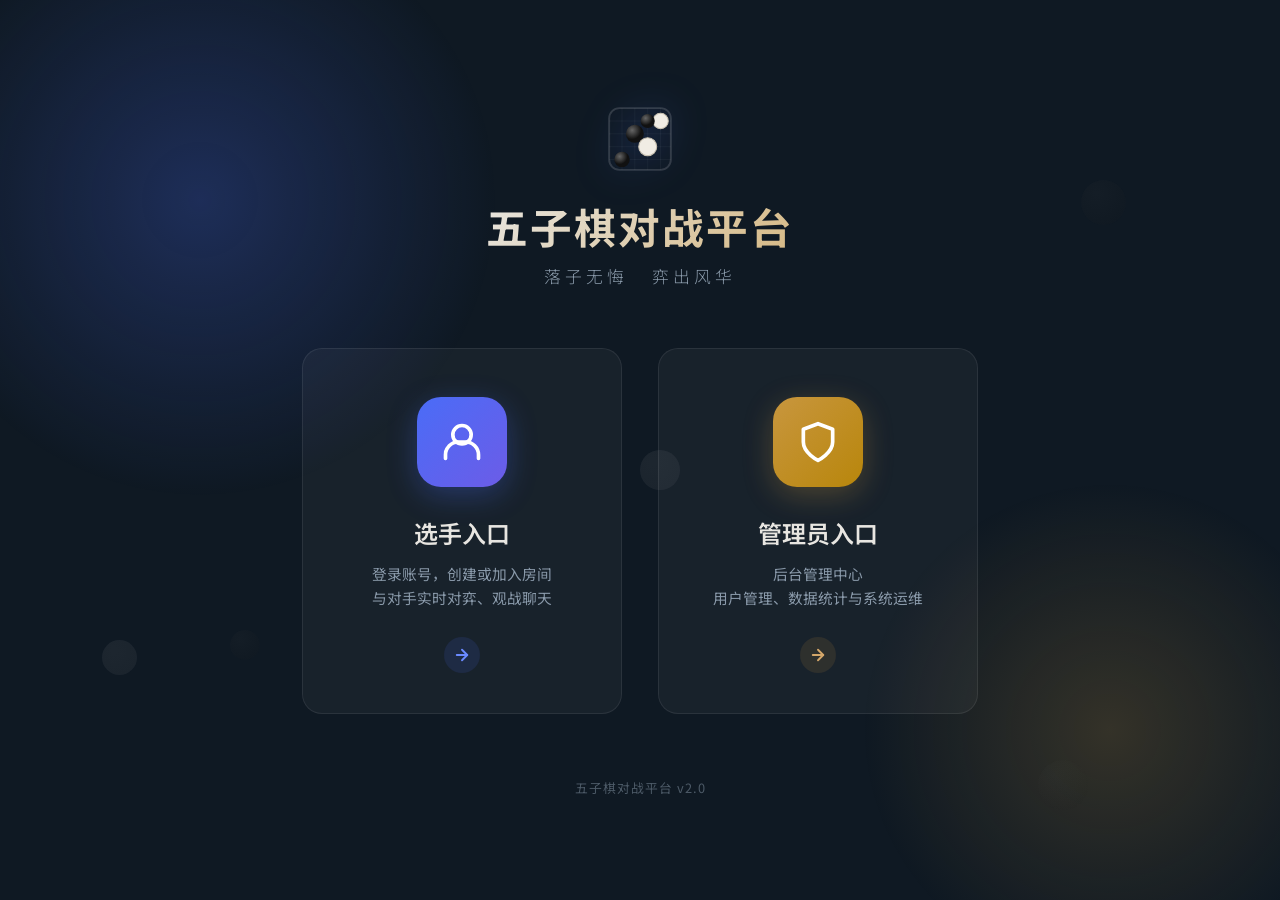
==== commit ef023eea: "create:增加新主页" ====
--- a/src/main/webapp/index.html
+++ b/src/main/webapp/index.html
@@ -1,174 +1,87 @@
 <!DOCTYPE html>
 <html lang="zh-CN">
 <head>
-<meta charset="UTF-8">
-<meta name="viewport" content="width=device-width, initial-scale=1.0">
-<title>五子棋对战 - 大厅</title>
-<link rel="stylesheet" href="css/style.css">
+    <meta charset="UTF-8">
+    <meta name="viewport" content="width=device-width, initial-scale=1.0">
+    <title>五子棋对战平台</title>
+    <link rel="stylesheet" href="css/portal.css">
 </head>
 <body>
-<div class="stars"></div>
-<!-- 装饰性浮动棋子 -->
-<div class="floating-pieces" aria-hidden="true">
-  <div class="float-piece float-black float-1"></div>
-  <div class="float-piece float-white float-2"></div>
-  <div class="float-piece float-black float-3"></div>
-  <div class="float-piece float-white float-4"></div>
-  <div class="float-piece float-black float-5"></div>
-</div>
-<!-- 用户信息栏 -->
-<div id="userInfoBarWrapper" class="user-info-bar-wrapper hidden">
-  <div class="user-info-trigger"></div>
-  <div id="userInfoBar" class="user-info" style="width: 80%;">
-    <div>
-      <strong>欢迎，<span id="userNickname"></span></strong>
-      <span>积分: <span id="userScore">0</span></span>
+
+<!-- 背景 -->
+<div class="portal-bg"></div>
+
+<!-- 浮动棋子 -->
+<div class="float-chess float-chess--black"></div>
+<div class="float-chess float-chess--white"></div>
+<div class="float-chess float-chess--black"></div>
+<div class="float-chess float-chess--white"></div>
+<div class="float-chess float-chess--black"></div>
+<div class="float-chess float-chess--white"></div>
+
+<div class="portal-content">
+    <!-- Logo -->
+    <div class="portal-logo">
+        <svg viewBox="0 0 56 56" width="72" height="72" fill="none">
+            <rect x="4" y="4" width="48" height="48" rx="8" fill="none" stroke="rgba(255,255,255,0.15)" stroke-width="1.5"/>
+            <line x1="14" y1="4" x2="14" y2="52" stroke="rgba(255,255,255,0.06)" stroke-width="0.6"/>
+            <line x1="24" y1="4" x2="24" y2="52" stroke="rgba(255,255,255,0.06)" stroke-width="0.6"/>
+            <line x1="34" y1="4" x2="34" y2="52" stroke="rgba(255,255,255,0.06)" stroke-width="0.6"/>
+            <line x1="44" y1="4" x2="44" y2="52" stroke="rgba(255,255,255,0.06)" stroke-width="0.6"/>
+            <line x1="4" y1="14" x2="52" y2="14" stroke="rgba(255,255,255,0.06)" stroke-width="0.6"/>
+            <line x1="4" y1="24" x2="52" y2="24" stroke="rgba(255,255,255,0.06)" stroke-width="0.6"/>
+            <line x1="4" y1="34" x2="52" y2="34" stroke="rgba(255,255,255,0.06)" stroke-width="0.6"/>
+            <line x1="4" y1="44" x2="52" y2="44" stroke="rgba(255,255,255,0.06)" stroke-width="0.6"/>
+            <circle cx="24" cy="24" r="7" fill="url(#pBk)"/>
+            <circle cx="34" cy="34" r="7" fill="#f0ece4" stroke="#c8c0b0" stroke-width="0.8"/>
+            <circle cx="14" cy="44" r="6" fill="url(#pBk2)"/>
+            <circle cx="44" cy="14" r="6" fill="#f0ece4" stroke="#c8c0b0" stroke-width="0.8"/>
+            <circle cx="34" cy="14" r="5.5" fill="url(#pBk3)"/>
+            <defs>
+                <radialGradient id="pBk" cx="35%" cy="30%"><stop offset="0%" stop-color="#666"/><stop offset="100%" stop-color="#111"/></radialGradient>
+                <radialGradient id="pBk2" cx="35%" cy="30%"><stop offset="0%" stop-color="#666"/><stop offset="100%" stop-color="#111"/></radialGradient>
+                <radialGradient id="pBk3" cx="35%" cy="30%"><stop offset="0%" stop-color="#666"/><stop offset="100%" stop-color="#111"/></radialGradient>
+            </defs>
+        </svg>
     </div>
-    <div class="user-actions">
-      <button id="updateNicknameBtn" class="btn">修改昵称</button>
-      <button id="updatePasswordBtn" class="btn">修改密码</button>
-      <button id="rankBtn" class="btn">排行榜</button>
-      <button id="logoutBtn" class="btn btn-danger">退出登录</button>
+
+    <h1 class="portal-title">五子棋对战平台</h1>
+    <p class="portal-subtitle">落子无悔 &nbsp; 弈出风华</p>
+
+    <!-- 入口卡片 -->
+    <div class="portal-cards">
+        <!-- 选手入口 -->
+        <a class="portal-card portal-card--player" href="lobby.html">
+            <div class="portal-card__icon">
+                <svg viewBox="0 0 24 24">
+                    <circle cx="12" cy="8" r="5"/>
+                    <path d="M3 21v-2a7 7 0 0 1 7-7h4a7 7 0 0 1 7 7v2"/>
+                </svg>
+            </div>
+            <div class="portal-card__title">选手入口</div>
+            <div class="portal-card__desc">登录账号，创建或加入房间<br>与对手实时对弈、观战聊天</div>
+            <div class="portal-card__arrow">
+                <svg viewBox="0 0 24 24"><line x1="5" y1="12" x2="19" y2="12"/><polyline points="12 5 19 12 12 19"/></svg>
+            </div>
+        </a>
+
+        <!-- 管理员入口 -->
+        <a class="portal-card portal-card--admin" href="admin.html">
+            <div class="portal-card__icon">
+                <svg viewBox="0 0 24 24">
+                    <path d="M12 22s8-4 8-10V5l-8-3-8 3v7c0 6 8 10 8 10z"/>
+                </svg>
+            </div>
+            <div class="portal-card__title">管理员入口</div>
+            <div class="portal-card__desc">后台管理中心<br>用户管理、数据统计与系统运维</div>
+            <div class="portal-card__arrow">
+                <svg viewBox="0 0 24 24"><line x1="5" y1="12" x2="19" y2="12"/><polyline points="12 5 19 12 12 19"/></svg>
+            </div>
+        </a>
     </div>
-  </div>
+
+    <div class="portal-footer">五子棋对战平台 v2.0</div>
 </div>
 
-<div class="container">
-  <!-- 登录面板 -->
-  <div id="loginPanel" class="panel login-panel">
-    <div class="login-decor-pieces">
-      <span class="decor-piece decor-black decor-sm"></span>
-      <span class="decor-piece decor-white decor-sm"></span>
-    </div>
-    <h2>用户登录</h2>
-    <div class="input-group">
-      <input type="text" id="usernameInput" placeholder="用户名">
-    </div>
-    <div class="input-group">
-      <input type="password" id="passwordInput" placeholder="密码">
-    </div>
-    <button id="loginBtn" class="btn">登录</button>
-    <button id="showRegisterBtn" class="btn">注册账号</button>
-  </div>
-
-  <!-- 注册面板 -->
-  <div id="registerPanel" class="panel login-panel hidden">
-    <div class="login-decor-pieces">
-      <span class="decor-piece decor-white decor-sm"></span>
-      <span class="decor-piece decor-black decor-sm"></span>
-    </div>
-    <h2>用户注册</h2>
-    <div class="input-group">
-      <input type="text" id="regUsernameInput" placeholder="用户名">
-    </div>
-    <div class="input-group">
-      <input type="password" id="regPasswordInput" placeholder="密码">
-    </div>
-    <div class="input-group">
-      <input type="password" id="regConfirmPasswordInput" placeholder="确认密码">
-    </div>
-    <div class="input-group">
-      <input type="text" id="regNicknameInput" placeholder="昵称（可选）">
-    </div>
-    <button id="registerBtn" class="btn">注册</button>
-    <button id="showLoginBtn" class="btn">返回登录</button>
-  </div>
-
-  <!-- 排行榜面板 -->
-  <div id="rankPanel" class="panel login-panel hidden" style="max-width: 640px;">
-    <div style="display: flex; justify-content: space-between; align-items: center; margin-bottom: 15px;">
-      <div>
-        <h2 style="margin: 0;">积分排行榜</h2>
-        <div class="rank-accent-line"></div>
-      </div>
-      <div style="background: linear-gradient(135deg, #3a5ba0 0%, #c8963e 100%); color: #fff; padding: 8px 16px; border-radius: 20px; font-size: 0.9em;">
-        排名: <span id="myRank">-</span> | 积分: <span id="myScore">0</span>
-      </div>
-    </div>
-    <div id="rankList" class="room-list" style="max-height: 55vh; overflow-y: auto;">
-      <!-- 排行榜内容动态生成 -->
-    </div>
-    <button id="closeRankBtn" class="btn" style="width: 100%; margin-top: 12px;">返回大厅</button>
-  </div>
-
-  <!-- 主大厅面板 -->
-  <div id="mainLobbyPanel" class="hidden">
-    <!-- 头部装饰区 -->
-    <div class="lobby-hero">
-      <div class="lobby-hero-decor">
-        <span class="decor-piece decor-black"></span>
-        <span class="decor-line"></span>
-        <span class="decor-piece decor-white"></span>
-        <span class="decor-line"></span>
-        <span class="decor-piece decor-black decor-sm"></span>
-      </div>
-      <h1 class="lobby-title">五子棋对战大厅</h1>
-      <p class="lobby-subtitle">落子无悔，弈出风华</p>
-    </div>
-
-    <!-- 双栏布局 -->
-    <div class="lobby-grid">
-      <!-- 左栏：房间管理 -->
-      <div class="panel lobby-left">
-        <h2 class="section-title">房间管理</h2>
-        <div class="action-buttons">
-          <button id="createRoomBtn" class="btn btn-large">创建房间</button>
-          <div class="join-section">
-            <input type="text" id="roomIdInput" placeholder="输入6位房间号" maxlength="6">
-            <button id="joinRoomBtn" class="btn">加入房间</button>
-          </div>
-        </div>
-      </div>
-
-      <!-- 右栏：房间列表 -->
-      <div class="panel lobby-right">
-        <div class="section-title-row">
-          <h2 class="section-title">房间列表</h2>
-          <button id="refreshRoomsBtn" class="btn btn-sm">刷新列表</button>
-        </div>
-        <div id="roomList" class="room-list">
-          <!-- 房间列表动态生成 -->
-        </div>
-      </div>
-    </div>
-  </div>
-</div>
-
-<!-- 修改昵称模态框 -->
-<div id="updateNicknameModal" class="modal hidden">
-  <div class="modal-content">
-    <h2>修改昵称</h2>
-    <div class="input-group">
-      <input type="text" id="newNicknameInput" placeholder="新昵称">
-    </div>
-    <div class="modal-actions">
-      <button id="confirmUpdateNicknameBtn" class="btn">确认修改</button>
-      <button id="cancelUpdateNicknameBtn" class="btn btn-danger">取消</button>
-    </div>
-  </div>
-</div>
-
-<!-- 修改密码模态框 -->
-<div id="updatePasswordModal" class="modal hidden">
-  <div class="modal-content">
-    <h2>修改密码</h2>
-    <div class="input-group">
-      <input type="password" id="oldPasswordInput" placeholder="原密码">
-    </div>
-    <div class="input-group">
-      <input type="password" id="newPasswordInput" placeholder="新密码">
-    </div>
-    <div class="input-group">
-      <input type="password" id="confirmNewPasswordInput" placeholder="确认新密码">
-    </div>
-    <div class="modal-actions">
-      <button id="confirmUpdatePasswordBtn" class="btn">确认修改</button>
-      <button id="cancelUpdatePasswordBtn" class="btn btn-danger">取消</button>
-    </div>
-  </div>
-</div>
-
-<script src="js/auth.js"></script>
-<script src="js/main.js"></script>
 </body>
 </html>
--- a/src/main/webapp/css/portal.css
+++ b/src/main/webapp/css/portal.css
@@ -0,0 +1,318 @@
+/* 五子棋对战平台 - 门户首页样式 */
+
+@import url('https://fonts.googleapis.com/css2?family=Noto+Sans+SC:wght@300;400;500;600;700&display=swap');
+
+:root {
+    --bg: #0f1923;
+    --bg-grad-1: #0f1923;
+    --bg-grad-2: #1a2a3a;
+    --surface: rgba(255,255,255,0.04);
+    --surface-hover: rgba(255,255,255,0.08);
+    --border: rgba(255,255,255,0.08);
+    --text: #e8e6e1;
+    --text-muted: #8a9aaa;
+    --primary: #4a6cf7;
+    --primary-glow: rgba(74,108,247,0.25);
+    --gold: #c8963e;
+    --gold-glow: rgba(200,150,62,0.2);
+    --white-piece: #f0ece4;
+    --black-piece: #1a1a2e;
+}
+
+* { margin: 0; padding: 0; box-sizing: border-box; }
+
+body {
+    font-family: 'Noto Sans SC', 'Microsoft YaHei', sans-serif;
+    background: var(--bg);
+    color: var(--text);
+    min-height: 100vh;
+    overflow-x: hidden;
+    display: flex;
+    flex-direction: column;
+    align-items: center;
+    justify-content: center;
+}
+
+/* ===== 背景装饰 ===== */
+.portal-bg {
+    position: fixed;
+    inset: 0;
+    z-index: 0;
+    overflow: hidden;
+}
+
+.portal-bg::before {
+    content: '';
+    position: absolute;
+    width: 600px;
+    height: 600px;
+    border-radius: 50%;
+    background: radial-gradient(circle, var(--primary-glow) 0%, transparent 70%);
+    top: -100px;
+    left: -100px;
+    animation: floatBlob 12s ease-in-out infinite;
+}
+
+.portal-bg::after {
+    content: '';
+    position: absolute;
+    width: 500px;
+    height: 500px;
+    border-radius: 50%;
+    background: radial-gradient(circle, var(--gold-glow) 0%, transparent 70%);
+    bottom: -80px;
+    right: -80px;
+    animation: floatBlob 10s ease-in-out infinite reverse;
+}
+
+@keyframes floatBlob {
+    0%, 100% { transform: translate(0, 0) scale(1); }
+    33% { transform: translate(30px, -20px) scale(1.05); }
+    66% { transform: translate(-20px, 15px) scale(0.95); }
+}
+
+/* 浮动棋子装饰 */
+.float-chess {
+    position: fixed;
+    border-radius: 50%;
+    opacity: 0.06;
+    z-index: 0;
+}
+
+.float-chess--black { background: radial-gradient(circle at 35% 30%, #666, #111); }
+.float-chess--white { background: radial-gradient(circle at 35% 30%, #fff, #ccc); }
+
+.float-chess:nth-child(1) { width: 60px; height: 60px; top: 8%; left: 10%; animation: drift 18s ease-in-out infinite; }
+.float-chess:nth-child(2) { width: 45px; height: 45px; top: 20%; right: 12%; animation: drift 14s ease-in-out infinite reverse; }
+.float-chess:nth-child(3) { width: 35px; height: 35px; bottom: 25%; left: 8%; animation: drift 16s ease-in-out infinite 2s; }
+.float-chess:nth-child(4) { width: 50px; height: 50px; bottom: 10%; right: 15%; animation: drift 20s ease-in-out infinite reverse 1s; }
+.float-chess:nth-child(5) { width: 40px; height: 40px; top: 50%; left: 50%; animation: drift 22s ease-in-out infinite 3s; }
+.float-chess:nth-child(6) { width: 30px; height: 30px; top: 70%; left: 18%; animation: drift 15s ease-in-out infinite reverse 2s; }
+
+@keyframes drift {
+    0%, 100% { transform: translateY(0) rotate(0deg); }
+    25% { transform: translateY(-20px) rotate(5deg); }
+    50% { transform: translateY(10px) rotate(-3deg); }
+    75% { transform: translateY(-15px) rotate(2deg); }
+}
+
+/* ===== 主体内容 ===== */
+.portal-content {
+    position: relative;
+    z-index: 1;
+    text-align: center;
+    padding: 40px 20px;
+    max-width: 900px;
+    width: 100%;
+}
+
+/* Logo 区域 */
+.portal-logo {
+    margin-bottom: 16px;
+}
+
+.portal-logo svg {
+    filter: drop-shadow(0 0 20px rgba(74,108,247,0.3));
+}
+
+.portal-title {
+    font-size: 2.6rem;
+    font-weight: 700;
+    letter-spacing: 2px;
+    margin-bottom: 8px;
+    background: linear-gradient(135deg, #e8e6e1 30%, #c8963e 100%);
+    -webkit-background-clip: text;
+    -webkit-text-fill-color: transparent;
+    background-clip: text;
+}
+
+.portal-subtitle {
+    font-size: 1.05rem;
+    color: var(--text-muted);
+    font-weight: 300;
+    letter-spacing: 4px;
+    margin-bottom: 60px;
+}
+
+/* 入口卡片区域 */
+.portal-cards {
+    display: flex;
+    gap: 36px;
+    justify-content: center;
+    flex-wrap: wrap;
+}
+
+.portal-card {
+    width: 320px;
+    background: var(--surface);
+    border: 1px solid var(--border);
+    border-radius: 20px;
+    padding: 48px 32px 40px;
+    cursor: pointer;
+    transition: all 0.4s cubic-bezier(0.4, 0, 0.2, 1);
+    text-decoration: none;
+    color: inherit;
+    display: flex;
+    flex-direction: column;
+    align-items: center;
+    position: relative;
+    overflow: hidden;
+}
+
+.portal-card::before {
+    content: '';
+    position: absolute;
+    inset: 0;
+    border-radius: 20px;
+    opacity: 0;
+    transition: opacity 0.4s;
+}
+
+.portal-card--player::before {
+    background: radial-gradient(ellipse at 50% 0%, var(--primary-glow) 0%, transparent 70%);
+}
+
+.portal-card--admin::before {
+    background: radial-gradient(ellipse at 50% 0%, var(--gold-glow) 0%, transparent 70%);
+}
+
+.portal-card:hover {
+    transform: translateY(-8px);
+    border-color: rgba(255,255,255,0.15);
+    background: var(--surface-hover);
+    box-shadow: 0 20px 60px rgba(0,0,0,0.3);
+}
+
+.portal-card:hover::before {
+    opacity: 1;
+}
+
+/* 卡片图标 */
+.portal-card__icon {
+    width: 90px;
+    height: 90px;
+    border-radius: 24px;
+    display: flex;
+    align-items: center;
+    justify-content: center;
+    margin-bottom: 28px;
+    position: relative;
+    z-index: 1;
+    transition: transform 0.4s cubic-bezier(0.4, 0, 0.2, 1);
+}
+
+.portal-card:hover .portal-card__icon {
+    transform: scale(1.08);
+}
+
+.portal-card--player .portal-card__icon {
+    background: linear-gradient(135deg, #4a6cf7, #6c5ce7);
+    box-shadow: 0 8px 30px rgba(74,108,247,0.3);
+}
+
+.portal-card--admin .portal-card__icon {
+    background: linear-gradient(135deg, #c8963e, #b8860b);
+    box-shadow: 0 8px 30px rgba(200,150,62,0.3);
+}
+
+.portal-card__icon svg {
+    width: 44px;
+    height: 44px;
+    stroke: #fff;
+    fill: none;
+    stroke-width: 2;
+    stroke-linecap: round;
+    stroke-linejoin: round;
+}
+
+/* 卡片文字 */
+.portal-card__title {
+    font-size: 1.5rem;
+    font-weight: 600;
+    margin-bottom: 12px;
+    position: relative;
+    z-index: 1;
+}
+
+.portal-card__desc {
+    font-size: 0.92rem;
+    color: var(--text-muted);
+    line-height: 1.6;
+    position: relative;
+    z-index: 1;
+}
+
+/* 卡片箭头指示 */
+.portal-card__arrow {
+    margin-top: 28px;
+    width: 36px;
+    height: 36px;
+    border-radius: 50%;
+    display: flex;
+    align-items: center;
+    justify-content: center;
+    transition: all 0.3s;
+    position: relative;
+    z-index: 1;
+}
+
+.portal-card--player .portal-card__arrow {
+    background: rgba(74,108,247,0.12);
+    color: #6b8aff;
+}
+
+.portal-card--admin .portal-card__arrow {
+    background: rgba(200,150,62,0.12);
+    color: #d4a76a;
+}
+
+.portal-card:hover .portal-card__arrow {
+    transform: translateX(4px);
+}
+
+.portal-card--player:hover .portal-card__arrow {
+    background: rgba(74,108,247,0.25);
+}
+
+.portal-card--admin:hover .portal-card__arrow {
+    background: rgba(200,150,62,0.25);
+}
+
+.portal-card__arrow svg {
+    width: 18px;
+    height: 18px;
+    stroke: currentColor;
+    fill: none;
+    stroke-width: 2.5;
+    stroke-linecap: round;
+    stroke-linejoin: round;
+}
+
+/* ===== 底部 ===== */
+.portal-footer {
+    margin-top: 64px;
+    color: var(--text-muted);
+    font-size: 0.8rem;
+    opacity: 0.5;
+    letter-spacing: 1px;
+}
+
+/* ===== 响应式 ===== */
+@media (max-width: 720px) {
+    .portal-cards {
+        flex-direction: column;
+        align-items: center;
+        gap: 24px;
+    }
+    .portal-card {
+        width: 100%;
+        max-width: 360px;
+        padding: 36px 28px 32px;
+    }
+    .portal-title {
+        font-size: 2rem;
+    }
+    .portal-subtitle {
+        margin-bottom: 40px;
+    }
+}
